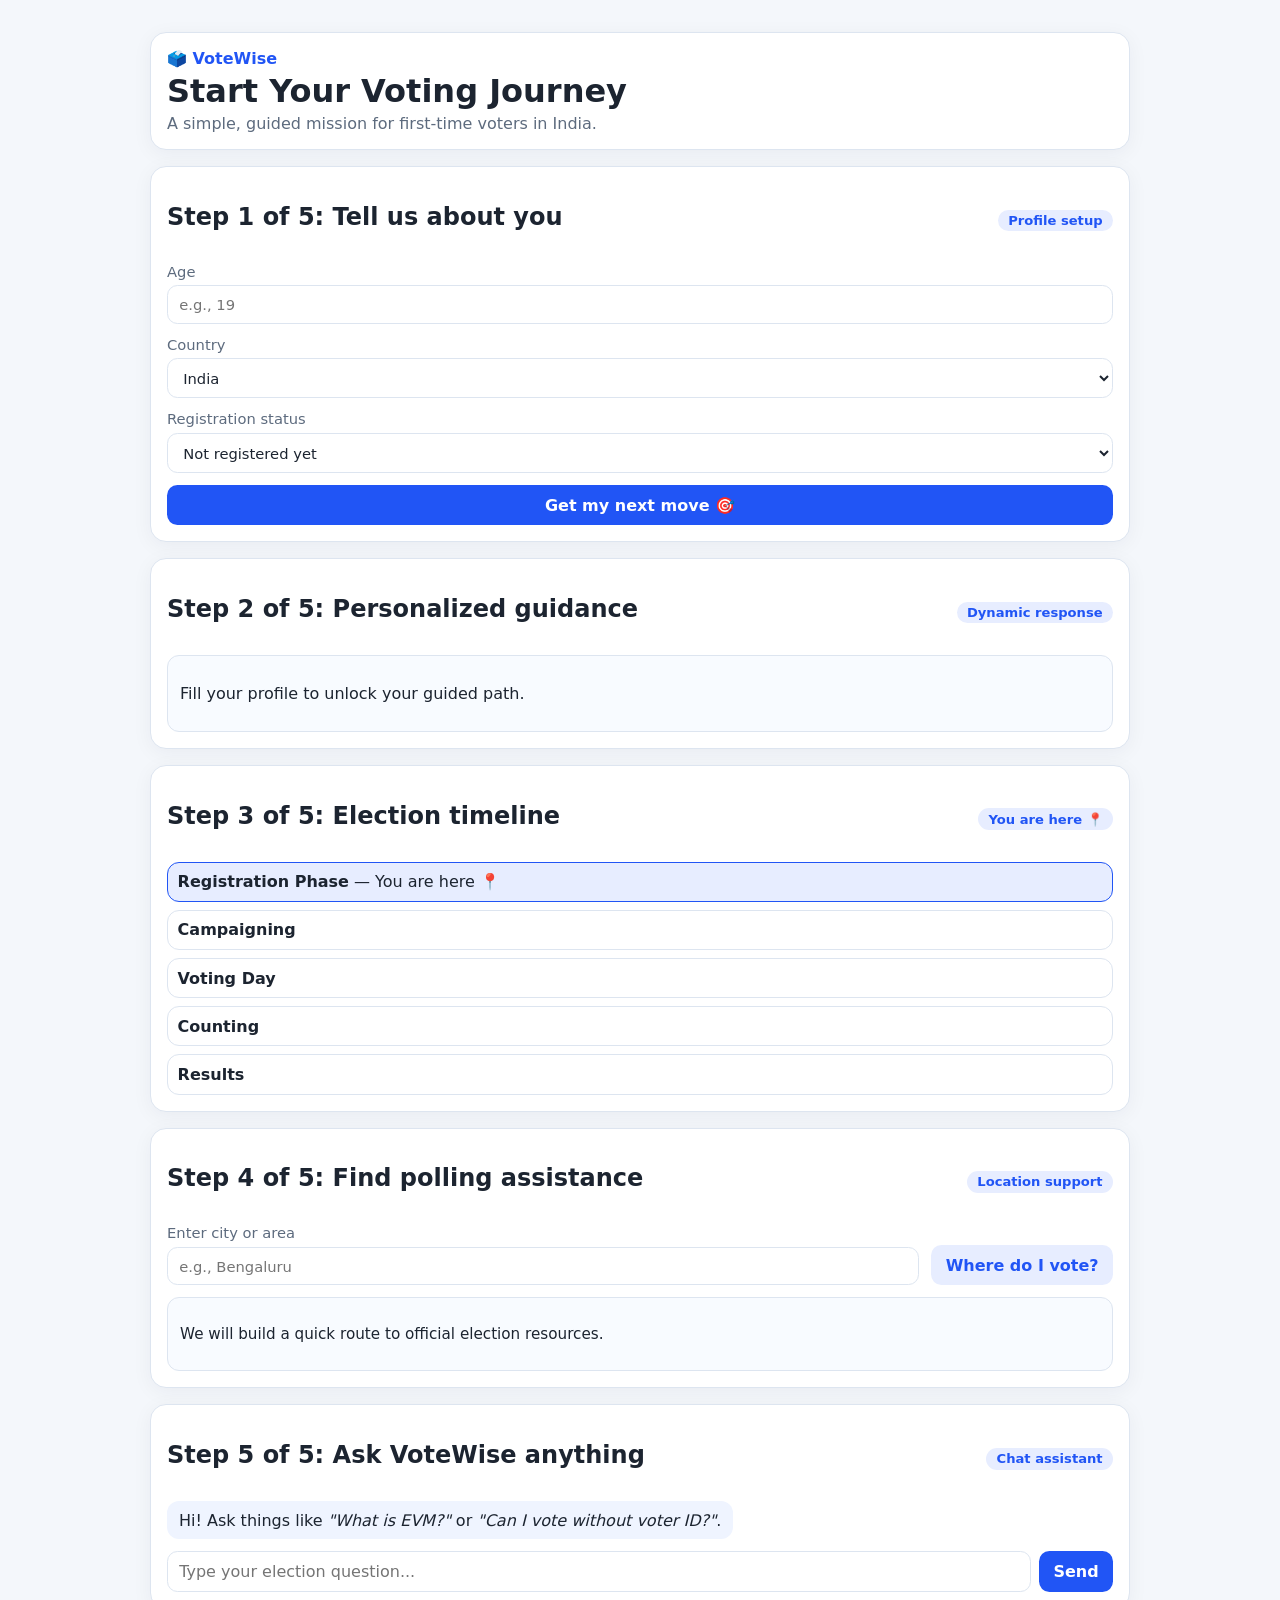
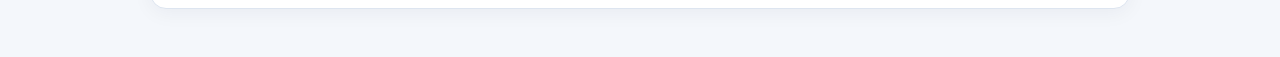
==== index.html @ 1c151672 "Merge branch 'main' into codex/develop-interactive-election-assistant-votewise" ====
<!doctype html>
<html lang="en">
  <head>
    <meta charset="UTF-8" />
    <meta name="viewport" content="width=device-width, initial-scale=1.0" />
    <title>VoteWise — Interactive Election Assistant</title>
    <link rel="stylesheet" href="styles.css" />
  </head>
  <body>
    <main class="app-shell">
      <header class="hero card">
        <p class="eyebrow">🗳️ VoteWise</p>
        <h1>Start Your Voting Journey</h1>
        <p class="subtitle">
          A simple, guided mission for first-time voters in India.
        </p>
      </header>

      <section class="card" aria-labelledby="profile-title">
        <div class="section-head">
          <h2 id="profile-title">Step 1 of 5: Tell us about you</h2>
          <span id="progress-pill" class="pill">Profile setup</span>
        </div>

        <form id="profile-form" class="form-grid">
          <label>
            Age
            <input id="age" type="number" min="0" max="120" required placeholder="e.g., 19" />
          </label>

          <label>
            Country
            <select id="country">
              <option value="India" selected>India</option>
            </select>
          </label>

          <label>
            Registration status
            <select id="registration-status" required>
              <option value="not_registered">Not registered yet</option>
              <option value="registered">Already registered</option>
            </select>
          </label>

          <button type="submit" class="btn-primary">Get my next move 🎯</button>
        </form>
      </section>

      <section class="card" aria-labelledby="guidance-title">
        <div class="section-head">
          <h2 id="guidance-title">Step 2 of 5: Personalized guidance</h2>
          <span class="pill">Dynamic response</span>
        </div>
        <div id="guidance-output" class="response-panel">
          <p>Fill your profile to unlock your guided path.</p>
        </div>
      </section>

      <section class="card" aria-labelledby="timeline-title">
        <div class="section-head">
          <h2 id="timeline-title">Step 3 of 5: Election timeline</h2>
          <span class="pill">You are here 📍</span>
        </div>
        <div id="timeline" class="timeline" role="list"></div>
      </section>

      <section class="card" aria-labelledby="location-title">
        <div class="section-head">
          <h2 id="location-title">Step 4 of 5: Find polling assistance</h2>
          <span class="pill">Location support</span>
        </div>

        <form id="location-form" class="form-grid compact">
          <label>
            Enter city or area
            <input id="location-input" placeholder="e.g., Bengaluru" />
          </label>
          <button type="submit" class="btn-secondary">Where do I vote?</button>
        </form>
        <div id="location-output" class="response-panel small">
          <p>We will build a quick route to official election resources.</p>
        </div>
      </section>

      <section class="card" aria-labelledby="chat-title">
        <div class="section-head">
          <h2 id="chat-title">Step 5 of 5: Ask VoteWise anything</h2>
          <span class="pill">Chat assistant</span>
        </div>

        <div id="chat-log" class="chat-log" aria-live="polite">
          <article class="bubble assistant">
            Hi! Ask things like <em>"What is EVM?"</em> or <em>"Can I vote without voter ID?"</em>.
          </article>
        </div>

        <form id="chat-form" class="chat-controls">
          <input id="chat-input" placeholder="Type your election question..." required />
          <button class="btn-primary" type="submit">Send</button>
        </form>
      </section>
    </main>

    <script src="app.js"></script>
  </body>
</html>
---- styles.css ----
:root {
  color-scheme: light;
  --bg: #f4f7fb;
  --card: #ffffff;
  --text: #1c2430;
  --muted: #5d6b7e;
  --primary: #2155f5;
  --primary-soft: #e7edff;
  --border: #dde5f0;
  --assistant: #eff4ff;
  --user: #e9fff0;
}

* {
  box-sizing: border-box;
}

body {
  margin: 0;
  font-family: Inter, system-ui, -apple-system, Segoe UI, Roboto, sans-serif;
  background: var(--bg);
  color: var(--text);
}

.app-shell {
  width: min(980px, 92vw);
  margin: 2rem auto 3rem;
  display: grid;
  gap: 1rem;
}

.card {
  background: var(--card);
  border: 1px solid var(--border);
  border-radius: 1rem;
  padding: 1rem;
  box-shadow: 0 4px 20px rgba(16, 29, 58, 0.05);
}

.hero h1 {
  margin: 0.25rem 0;
}

.eyebrow {
  margin: 0;
  color: var(--primary);
  font-weight: 700;
}

.subtitle {
  margin: 0;
  color: var(--muted);
}

.section-head {
  display: flex;
  justify-content: space-between;
  gap: 0.5rem;
  align-items: baseline;
  flex-wrap: wrap;
}

.pill {
  background: var(--primary-soft);
  color: var(--primary);
  border-radius: 999px;
  padding: 0.2rem 0.65rem;
  font-size: 0.82rem;
  font-weight: 600;
}

.form-grid {
  margin-top: 0.75rem;
  display: grid;
  gap: 0.75rem;
}

.form-grid.compact {
  grid-template-columns: 1fr auto;
  align-items: end;
}

label {
  display: grid;
  gap: 0.35rem;
  font-size: 0.92rem;
  color: var(--muted);
}

input,
select,
button {
  font: inherit;
}

input,
select {
  border: 1px solid var(--border);
  border-radius: 0.65rem;
  padding: 0.6rem 0.7rem;
  color: var(--text);
  background: #fff;
}

button {
  border: 0;
  border-radius: 0.65rem;
  padding: 0.65rem 0.9rem;
  cursor: pointer;
  font-weight: 600;
}

.btn-primary {
  background: var(--primary);
  color: #fff;
}

.btn-secondary {
  background: var(--primary-soft);
  color: var(--primary);
}

.response-panel {
  margin-top: 0.75rem;
  border-radius: 0.75rem;
  background: #f8fbff;
  border: 1px solid var(--border);
  padding: 0.75rem;
}

.response-panel.small {
  font-size: 0.95rem;
}

.timeline {
  display: grid;
  gap: 0.5rem;
  margin-top: 0.75rem;
}

.timeline-item {
  border: 1px solid var(--border);
  border-radius: 0.75rem;
  padding: 0.6rem;
  background: #fff;
}

.timeline-item.current {
  border-color: var(--primary);
  background: var(--primary-soft);
}

.chat-log {
  margin-top: 0.75rem;
  display: grid;
  gap: 0.5rem;
  max-height: 300px;
  overflow: auto;
  padding-right: 0.25rem;
}

.bubble {
  max-width: 85%;
  border-radius: 0.75rem;
  padding: 0.6rem 0.75rem;
}

.bubble.assistant {
  background: var(--assistant);
  justify-self: start;
}

.bubble.user {
  background: var(--user);
  justify-self: end;
}

.chat-controls {
  margin-top: 0.75rem;
  display: grid;
  grid-template-columns: 1fr auto;
  gap: 0.5rem;
}

ul {
  margin: 0.5rem 0 0;
}

@media (max-width: 640px) {
  .form-grid.compact,
  .chat-controls {
    grid-template-columns: 1fr;
  }
}
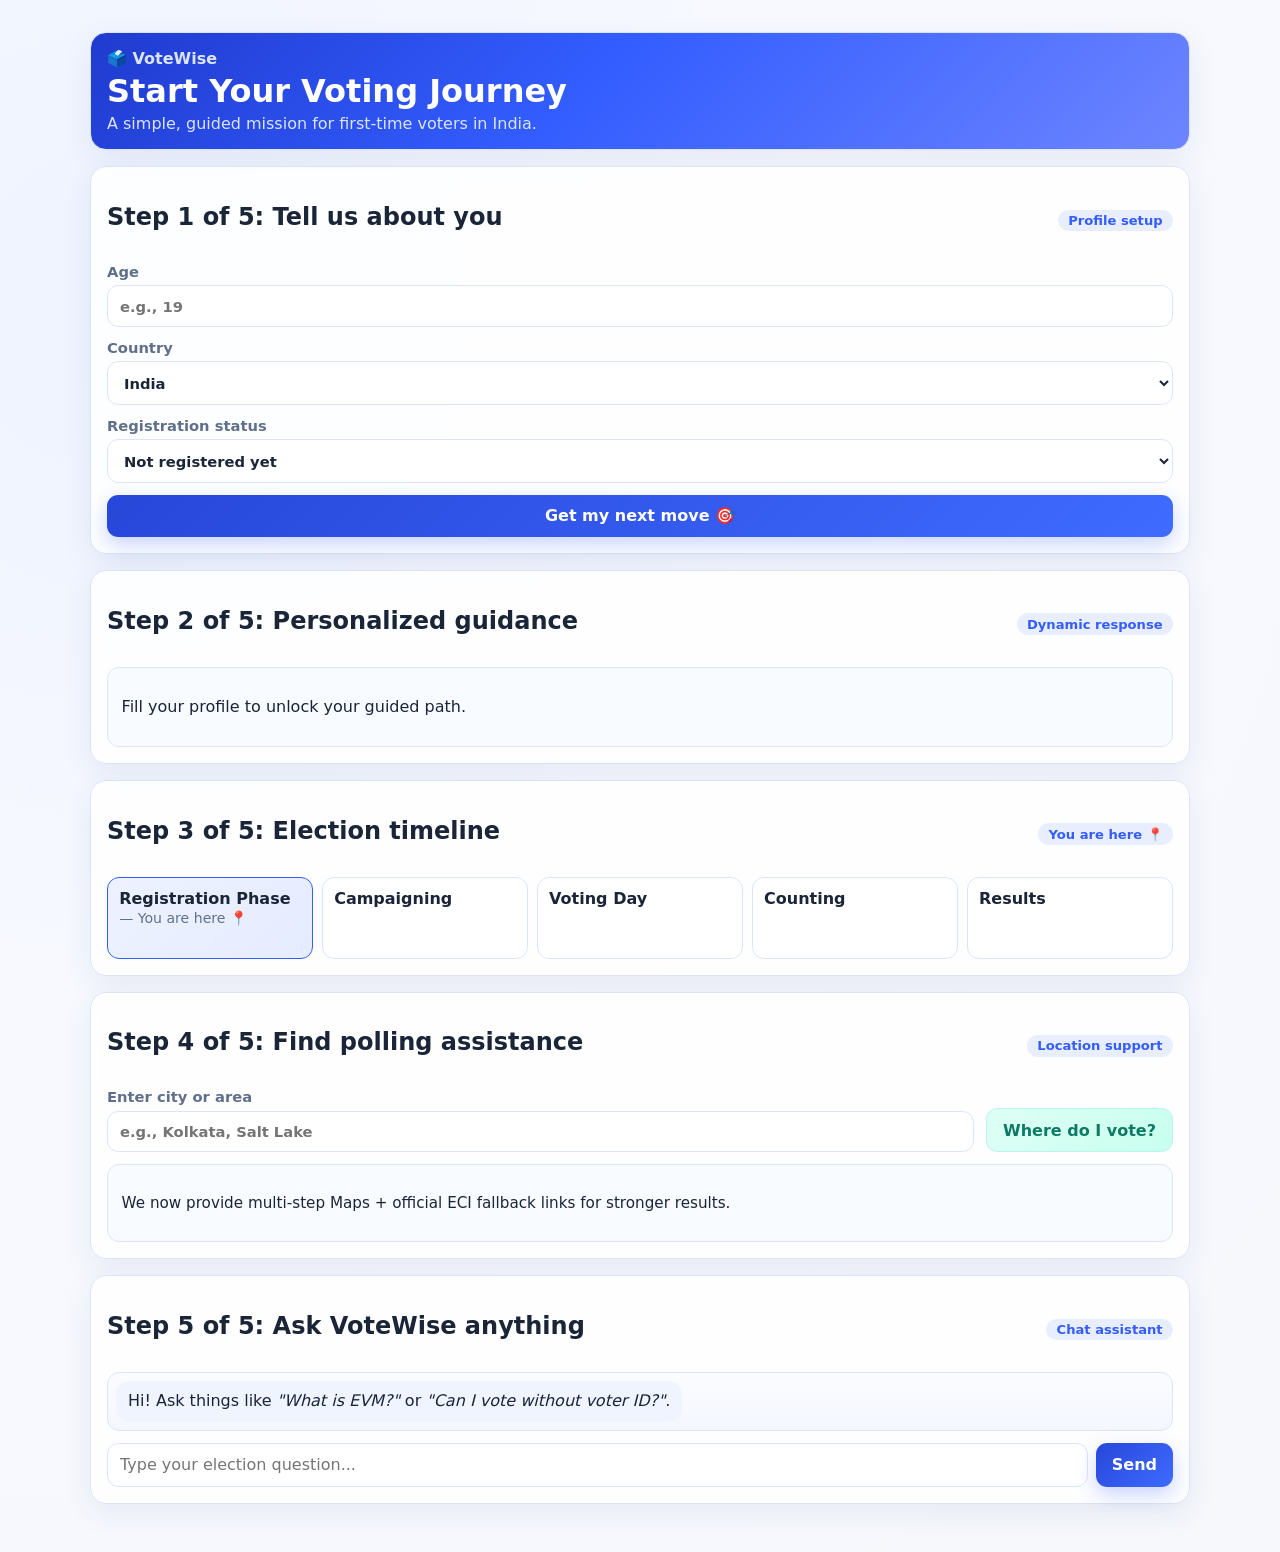
==== commit a993a82e: "Improve polling location lookup resilience and modernize UI" ====
--- a/index.html
+++ b/index.html
@@ -74,12 +74,12 @@
         <form id="location-form" class="form-grid compact">
           <label>
             Enter city or area
-            <input id="location-input" placeholder="e.g., Bengaluru" />
+            <input id="location-input" placeholder="e.g., Kolkata, Salt Lake" />
           </label>
           <button type="submit" class="btn-secondary">Where do I vote?</button>
         </form>
         <div id="location-output" class="response-panel small">
-          <p>We will build a quick route to official election resources.</p>
+          <p>We now provide multi-step Maps + official ECI fallback links for stronger results.</p>
         </div>
       </section>
 
--- a/styles.css
+++ b/styles.css
@@ -1,19 +1,19 @@
 :root {
   color-scheme: light;
-  --bg: #f4f7fb;
-  --card: #ffffff;
-  --text: #1c2430;
-  --muted: #5d6b7e;
-  --primary: #2155f5;
-  --primary-soft: #e7edff;
-  --border: #dde5f0;
+  --bg: radial-gradient(circle at 10% 20%, #eef3ff 0, #f7f9ff 40%, #f6f8fc 100%);
+  --card: rgba(255, 255, 255, 0.85);
+  --text: #1b2538;
+  --muted: #60708a;
+  --primary: #335dff;
+  --primary-soft: #e9eeff;
+  --secondary: #16a085;
+  --secondary-soft: #e8fff8;
+  --border: #dae4fb;
   --assistant: #eff4ff;
-  --user: #e9fff0;
+  --user: #e8fff3;
 }
 
-* {
-  box-sizing: border-box;
-}
+* { box-sizing: border-box; }
 
 body {
   margin: 0;
@@ -23,7 +23,7 @@
 }
 
 .app-shell {
-  width: min(980px, 92vw);
+  width: min(1100px, 92vw);
   margin: 2rem auto 3rem;
   display: grid;
   gap: 1rem;
@@ -34,23 +34,23 @@
   border: 1px solid var(--border);
   border-radius: 1rem;
   padding: 1rem;
-  box-shadow: 0 4px 20px rgba(16, 29, 58, 0.05);
+  box-shadow: 0 10px 30px rgba(39, 62, 128, 0.08);
+  backdrop-filter: blur(6px);
 }
 
-.hero h1 {
-  margin: 0.25rem 0;
+.hero {
+  background: linear-gradient(135deg, #203bcf, #335dff 45%, #6d85ff);
+  color: #fff;
 }
 
-.eyebrow {
-  margin: 0;
-  color: var(--primary);
-  font-weight: 700;
+.hero .subtitle,
+.hero .eyebrow {
+  color: #dbe4ff;
 }
 
-.subtitle {
-  margin: 0;
-  color: var(--muted);
-}
+.hero h1 { margin: 0.25rem 0; }
+.eyebrow { margin: 0; font-weight: 700; }
+.subtitle { margin: 0; color: var(--muted); }
 
 .section-head {
   display: flex;
@@ -69,55 +69,48 @@
   font-weight: 600;
 }
 
-.form-grid {
-  margin-top: 0.75rem;
-  display: grid;
-  gap: 0.75rem;
+.form-grid { margin-top: 0.75rem; display: grid; gap: 0.75rem; }
+.form-grid.compact { grid-template-columns: 1fr auto; align-items: end; }
+
+label { display: grid; gap: 0.35rem; font-size: 0.92rem; color: var(--muted); font-weight: 600; }
+input, select, button { font: inherit; }
+
+input, select {
+  border: 1px solid var(--border);
+  border-radius: 0.7rem;
+  padding: 0.7rem 0.75rem;
+  color: var(--text);
+  background: #fff;
+  transition: border-color 0.2s ease, box-shadow 0.2s ease;
 }
 
-.form-grid.compact {
-  grid-template-columns: 1fr auto;
-  align-items: end;
-}
-
-label {
-  display: grid;
-  gap: 0.35rem;
-  font-size: 0.92rem;
-  color: var(--muted);
-}
-
-input,
-select,
-button {
-  font: inherit;
-}
-
-input,
-select {
-  border: 1px solid var(--border);
-  border-radius: 0.65rem;
-  padding: 0.6rem 0.7rem;
-  color: var(--text);
-  background: #fff;
+input:focus, select:focus {
+  outline: none;
+  border-color: var(--primary);
+  box-shadow: 0 0 0 3px rgba(51, 93, 255, 0.15);
 }
 
 button {
   border: 0;
-  border-radius: 0.65rem;
-  padding: 0.65rem 0.9rem;
+  border-radius: 0.7rem;
+  padding: 0.72rem 1rem;
   cursor: pointer;
-  font-weight: 600;
+  font-weight: 700;
+  transition: transform 0.15s ease, box-shadow 0.2s ease;
 }
 
+button:hover { transform: translateY(-1px); }
+
 .btn-primary {
-  background: var(--primary);
+  background: linear-gradient(135deg, #2747d9, #3f6bff);
   color: #fff;
+  box-shadow: 0 8px 20px rgba(51, 93, 255, 0.25);
 }
 
 .btn-secondary {
-  background: var(--primary-soft);
-  color: var(--primary);
+  background: linear-gradient(135deg, #defff5, #c7ffee);
+  color: #0e7a64;
+  border: 1px solid #b8f6e7;
 }
 
 .response-panel {
@@ -125,55 +118,56 @@
   border-radius: 0.75rem;
   background: #f8fbff;
   border: 1px solid var(--border);
-  padding: 0.75rem;
+  padding: 0.85rem;
 }
 
-.response-panel.small {
-  font-size: 0.95rem;
-}
+.response-panel.small { font-size: 0.95rem; }
+
+.location-links { margin: 0.5rem 0 0; padding-left: 1rem; display: grid; gap: 0.45rem; }
+.location-links a { color: #1b4fd8; font-weight: 600; }
+.map-note { color: var(--muted); font-size: 0.88rem; }
 
 .timeline {
   display: grid;
-  gap: 0.5rem;
+  gap: 0.55rem;
   margin-top: 0.75rem;
+  grid-template-columns: repeat(auto-fit, minmax(140px, 1fr));
 }
 
 .timeline-item {
   border: 1px solid var(--border);
   border-radius: 0.75rem;
-  padding: 0.6rem;
+  padding: 0.7rem;
   background: #fff;
+  min-height: 82px;
 }
 
 .timeline-item.current {
   border-color: var(--primary);
-  background: var(--primary-soft);
+  background: linear-gradient(135deg, #eef2ff, #e5ecff);
 }
 
 .chat-log {
   margin-top: 0.75rem;
   display: grid;
   gap: 0.5rem;
-  max-height: 300px;
+  max-height: 320px;
   overflow: auto;
-  padding-right: 0.25rem;
+  padding: 0.5rem;
+  background: linear-gradient(180deg, #fbfcff, #f4f7ff);
+  border: 1px solid var(--border);
+  border-radius: 0.75rem;
 }
 
 .bubble {
   max-width: 85%;
-  border-radius: 0.75rem;
+  border-radius: 0.85rem;
   padding: 0.6rem 0.75rem;
+  line-height: 1.4;
 }
 
-.bubble.assistant {
-  background: var(--assistant);
-  justify-self: start;
-}
-
-.bubble.user {
-  background: var(--user);
-  justify-self: end;
-}
+.bubble.assistant { background: var(--assistant); justify-self: start; }
+.bubble.user { background: var(--user); justify-self: end; }
 
 .chat-controls {
   margin-top: 0.75rem;
@@ -182,13 +176,9 @@
   gap: 0.5rem;
 }
 
-ul {
-  margin: 0.5rem 0 0;
-}
+ul { margin: 0.5rem 0 0; }
 
 @media (max-width: 640px) {
   .form-grid.compact,
-  .chat-controls {
-    grid-template-columns: 1fr;
-  }
+  .chat-controls { grid-template-columns: 1fr; }
 }
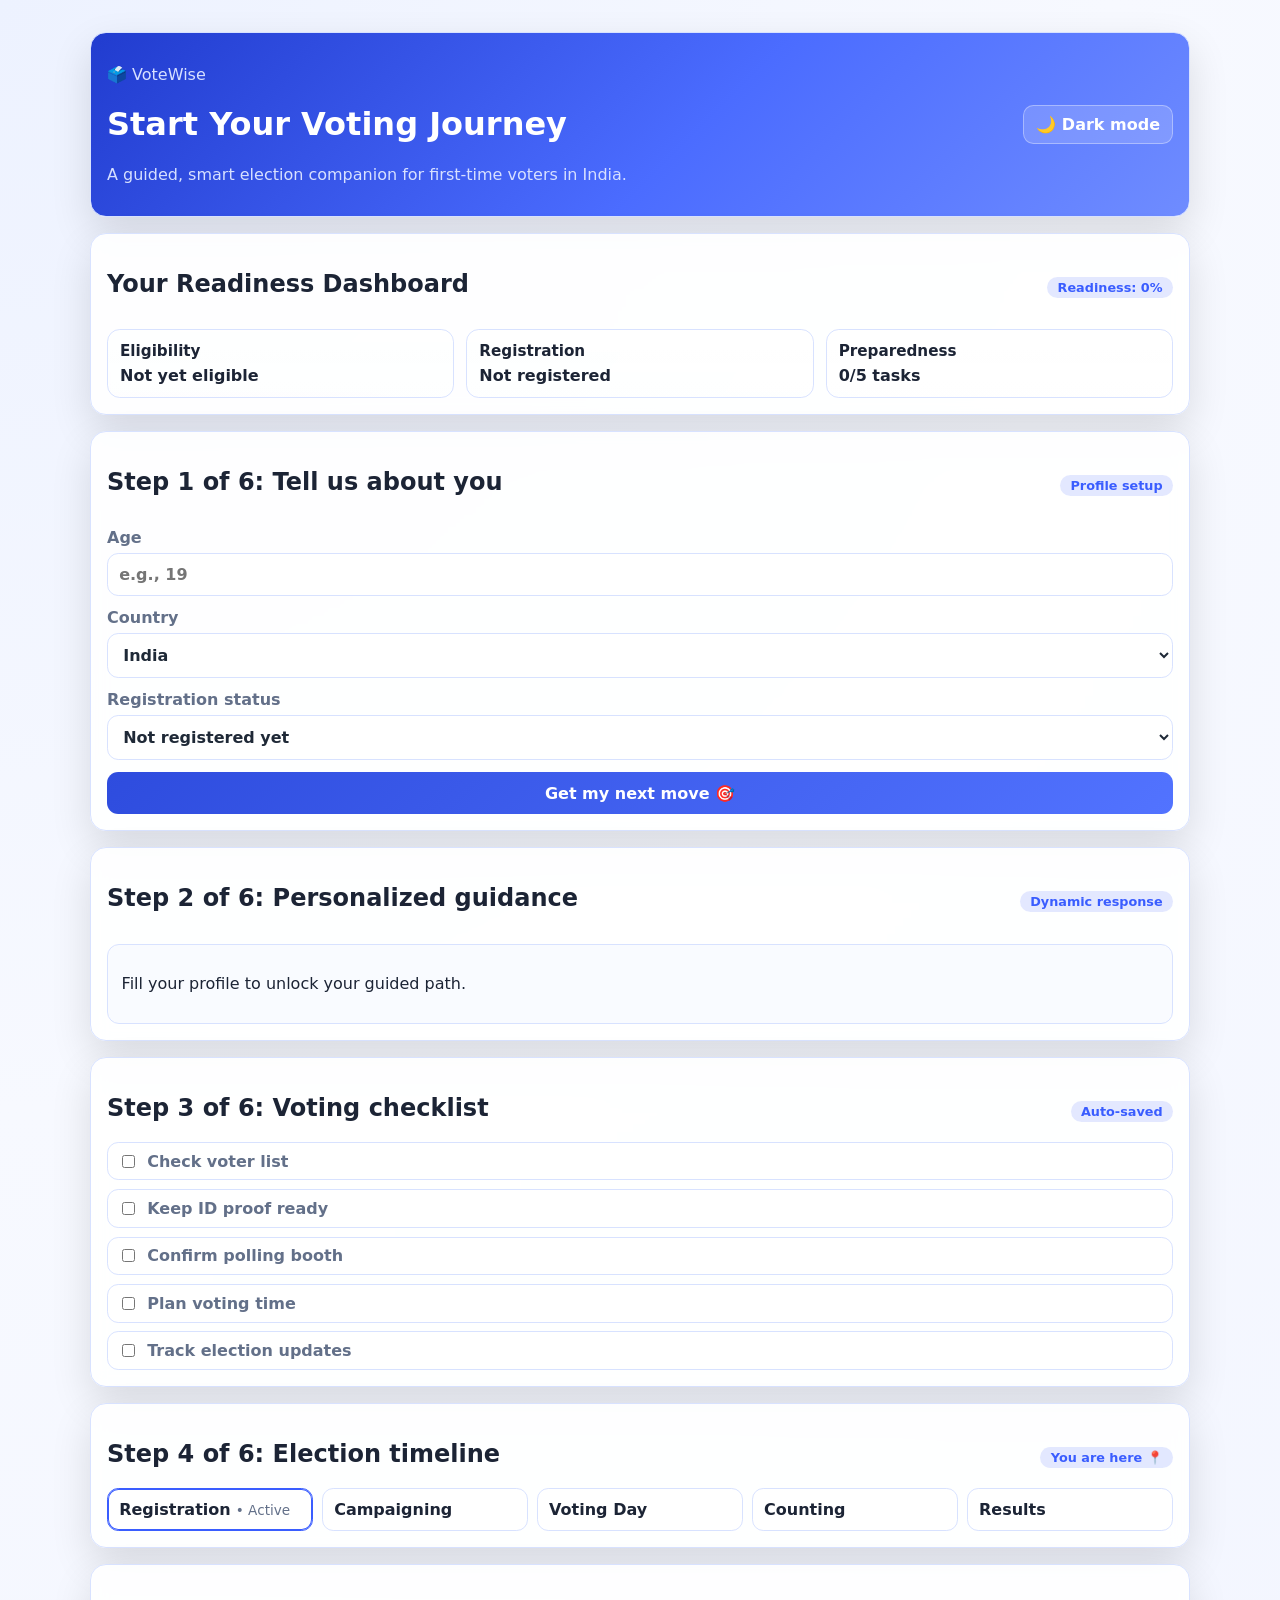
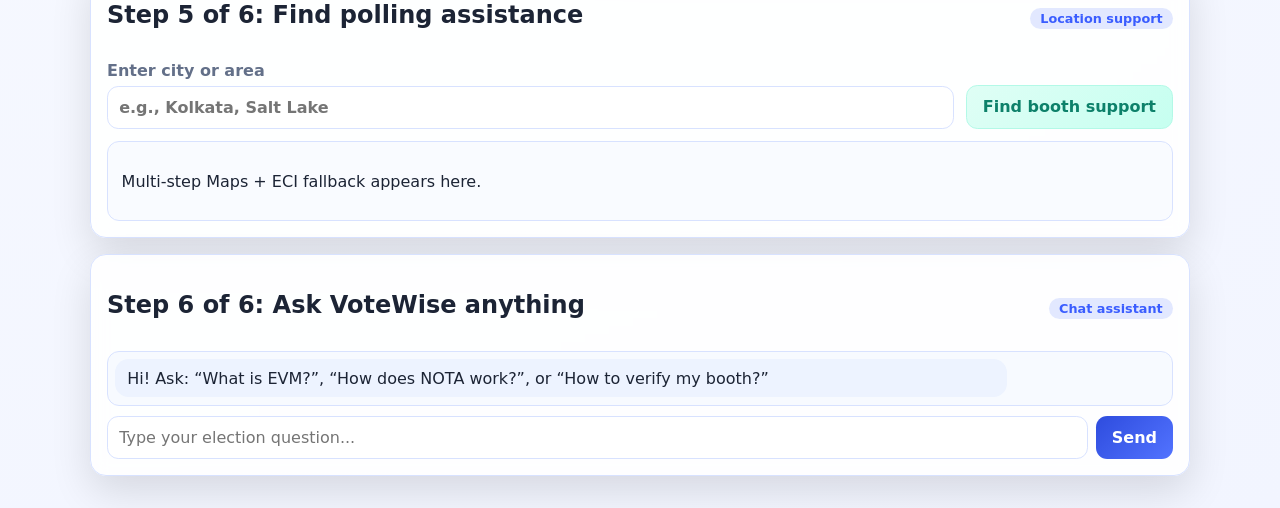
==== commit 1ccb0eaf: "Add advanced readiness dashboard, checklist persistence, and enhanced styling" ====
--- a/index.html
+++ b/index.html
@@ -9,99 +9,74 @@
   <body>
     <main class="app-shell">
       <header class="hero card">
-        <p class="eyebrow">🗳️ VoteWise</p>
-        <h1>Start Your Voting Journey</h1>
-        <p class="subtitle">
-          A simple, guided mission for first-time voters in India.
-        </p>
+        <div>
+          <p class="eyebrow">🗳️ VoteWise</p>
+          <h1>Start Your Voting Journey</h1>
+          <p class="subtitle">A guided, smart election companion for first-time voters in India.</p>
+        </div>
+        <button id="theme-toggle" class="btn-ghost" type="button">🌙 Dark mode</button>
       </header>
+
+      <section class="card" aria-labelledby="dashboard-title">
+        <div class="section-head">
+          <h2 id="dashboard-title">Your Readiness Dashboard</h2>
+          <span id="readiness-pill" class="pill">Readiness: --</span>
+        </div>
+        <div class="stats-grid" id="stats-grid">
+          <article class="stat-card"><h3>Eligibility</h3><p id="stat-eligibility">Unknown</p></article>
+          <article class="stat-card"><h3>Registration</h3><p id="stat-registration">Pending</p></article>
+          <article class="stat-card"><h3>Preparedness</h3><p id="stat-prep">0/5 tasks</p></article>
+        </div>
+      </section>
 
       <section class="card" aria-labelledby="profile-title">
         <div class="section-head">
-          <h2 id="profile-title">Step 1 of 5: Tell us about you</h2>
+          <h2 id="profile-title">Step 1 of 6: Tell us about you</h2>
           <span id="progress-pill" class="pill">Profile setup</span>
         </div>
-
         <form id="profile-form" class="form-grid">
-          <label>
-            Age
-            <input id="age" type="number" min="0" max="120" required placeholder="e.g., 19" />
-          </label>
-
-          <label>
-            Country
-            <select id="country">
-              <option value="India" selected>India</option>
-            </select>
-          </label>
-
-          <label>
-            Registration status
+          <label>Age<input id="age" type="number" min="0" max="120" required placeholder="e.g., 19" /></label>
+          <label>Country<select id="country"><option value="India" selected>India</option></select></label>
+          <label>Registration status
             <select id="registration-status" required>
               <option value="not_registered">Not registered yet</option>
               <option value="registered">Already registered</option>
             </select>
           </label>
-
           <button type="submit" class="btn-primary">Get my next move 🎯</button>
         </form>
       </section>
 
       <section class="card" aria-labelledby="guidance-title">
-        <div class="section-head">
-          <h2 id="guidance-title">Step 2 of 5: Personalized guidance</h2>
-          <span class="pill">Dynamic response</span>
-        </div>
-        <div id="guidance-output" class="response-panel">
-          <p>Fill your profile to unlock your guided path.</p>
-        </div>
+        <div class="section-head"><h2 id="guidance-title">Step 2 of 6: Personalized guidance</h2><span class="pill">Dynamic response</span></div>
+        <div id="guidance-output" class="response-panel"><p>Fill your profile to unlock your guided path.</p></div>
+      </section>
+
+      <section class="card" aria-labelledby="checklist-title">
+        <div class="section-head"><h2 id="checklist-title">Step 3 of 6: Voting checklist</h2><span class="pill">Auto-saved</span></div>
+        <div id="checklist" class="checklist"></div>
       </section>
 
       <section class="card" aria-labelledby="timeline-title">
-        <div class="section-head">
-          <h2 id="timeline-title">Step 3 of 5: Election timeline</h2>
-          <span class="pill">You are here 📍</span>
-        </div>
+        <div class="section-head"><h2 id="timeline-title">Step 4 of 6: Election timeline</h2><span class="pill">You are here 📍</span></div>
         <div id="timeline" class="timeline" role="list"></div>
       </section>
 
       <section class="card" aria-labelledby="location-title">
-        <div class="section-head">
-          <h2 id="location-title">Step 4 of 5: Find polling assistance</h2>
-          <span class="pill">Location support</span>
-        </div>
-
+        <div class="section-head"><h2 id="location-title">Step 5 of 6: Find polling assistance</h2><span class="pill">Location support</span></div>
         <form id="location-form" class="form-grid compact">
-          <label>
-            Enter city or area
-            <input id="location-input" placeholder="e.g., Kolkata, Salt Lake" />
-          </label>
-          <button type="submit" class="btn-secondary">Where do I vote?</button>
+          <label>Enter city or area<input id="location-input" placeholder="e.g., Kolkata, Salt Lake" /></label>
+          <button type="submit" class="btn-secondary">Find booth support</button>
         </form>
-        <div id="location-output" class="response-panel small">
-          <p>We now provide multi-step Maps + official ECI fallback links for stronger results.</p>
-        </div>
+        <div id="location-output" class="response-panel small"><p>Multi-step Maps + ECI fallback appears here.</p></div>
       </section>
 
       <section class="card" aria-labelledby="chat-title">
-        <div class="section-head">
-          <h2 id="chat-title">Step 5 of 5: Ask VoteWise anything</h2>
-          <span class="pill">Chat assistant</span>
-        </div>
-
-        <div id="chat-log" class="chat-log" aria-live="polite">
-          <article class="bubble assistant">
-            Hi! Ask things like <em>"What is EVM?"</em> or <em>"Can I vote without voter ID?"</em>.
-          </article>
-        </div>
-
-        <form id="chat-form" class="chat-controls">
-          <input id="chat-input" placeholder="Type your election question..." required />
-          <button class="btn-primary" type="submit">Send</button>
-        </form>
+        <div class="section-head"><h2 id="chat-title">Step 6 of 6: Ask VoteWise anything</h2><span class="pill">Chat assistant</span></div>
+        <div id="chat-log" class="chat-log" aria-live="polite"><article class="bubble assistant">Hi! Ask: “What is EVM?”, “How does NOTA work?”, or “How to verify my booth?”</article></div>
+        <form id="chat-form" class="chat-controls"><input id="chat-input" placeholder="Type your election question..." required /><button class="btn-primary" type="submit">Send</button></form>
       </section>
     </main>
-
     <script src="app.js"></script>
   </body>
 </html>
--- a/styles.css
+++ b/styles.css
@@ -1,184 +1,68 @@
 :root {
-  color-scheme: light;
-  --bg: radial-gradient(circle at 10% 20%, #eef3ff 0, #f7f9ff 40%, #f6f8fc 100%);
-  --card: rgba(255, 255, 255, 0.85);
-  --text: #1b2538;
-  --muted: #60708a;
-  --primary: #335dff;
-  --primary-soft: #e9eeff;
-  --secondary: #16a085;
-  --secondary-soft: #e8fff8;
-  --border: #dae4fb;
-  --assistant: #eff4ff;
-  --user: #e8fff3;
+  --bg: radial-gradient(circle at top left, #edf2ff, #f7f9ff 45%, #f2f5ff);
+  --card: rgba(255, 255, 255, 0.9);
+  --text: #1c2435;
+  --muted: #637089;
+  --primary: #3a5dff;
+  --accent: #00a88b;
+  --border: #d8e2ff;
+  --assistant: #edf3ff;
+  --user: #e8fff4;
+}
+
+body[data-theme="dark"] {
+  --bg: radial-gradient(circle at top left, #111827, #121a2b 45%, #0c1422);
+  --card: rgba(22, 30, 48, 0.84);
+  --text: #ecf1ff;
+  --muted: #b4bfd6;
+  --primary: #7d97ff;
+  --accent: #3fe0bf;
+  --border: #2f3b5b;
+  --assistant: #212c47;
+  --user: #1c3a34;
 }
 
 * { box-sizing: border-box; }
+body { margin: 0; font-family: Inter, system-ui, sans-serif; background: var(--bg); color: var(--text); }
+.app-shell { width: min(1100px, 92vw); margin: 2rem auto; display: grid; gap: 1rem; }
+.card { background: var(--card); border: 1px solid var(--border); border-radius: 1rem; padding: 1rem; backdrop-filter: blur(8px); box-shadow: 0 16px 40px rgba(0,0,0,0.12); }
+.hero { display: flex; justify-content: space-between; align-items: center; background: linear-gradient(135deg, #213ccf, #4b6cff 55%, #6f8cff); color: #fff; }
+.hero .subtitle,.hero .eyebrow { color: #d7e0ff; }
+.btn-ghost { border: 1px solid rgba(255,255,255,0.35); background: rgba(255,255,255,0.16); color: #fff; padding: 0.55rem 0.75rem; border-radius: 0.65rem; }
 
-body {
-  margin: 0;
-  font-family: Inter, system-ui, -apple-system, Segoe UI, Roboto, sans-serif;
-  background: var(--bg);
-  color: var(--text);
-}
+.section-head { display: flex; justify-content: space-between; align-items: baseline; gap: .5rem; flex-wrap: wrap; }
+.pill { border-radius: 999px; padding: .2rem .65rem; font-size: .8rem; font-weight: 700; background: rgba(58,93,255,.14); color: var(--primary); }
 
-.app-shell {
-  width: min(1100px, 92vw);
-  margin: 2rem auto 3rem;
-  display: grid;
-  gap: 1rem;
-}
+.stats-grid { display: grid; grid-template-columns: repeat(auto-fit,minmax(180px,1fr)); gap: .75rem; margin-top: .7rem; }
+.stat-card { border: 1px solid var(--border); border-radius: .8rem; padding: .75rem; background: linear-gradient(180deg, rgba(255,255,255,.35), rgba(255,255,255,.08)); }
+.stat-card h3 { margin: 0 0 .4rem; font-size: .95rem; }
+.stat-card p { margin: 0; font-weight: 700; }
 
-.card {
-  background: var(--card);
-  border: 1px solid var(--border);
-  border-radius: 1rem;
-  padding: 1rem;
-  box-shadow: 0 10px 30px rgba(39, 62, 128, 0.08);
-  backdrop-filter: blur(6px);
-}
+.form-grid { margin-top: .75rem; display: grid; gap: .75rem; }
+.form-grid.compact { grid-template-columns: 1fr auto; align-items: end; }
+label { display: grid; gap: .35rem; color: var(--muted); font-weight: 600; }
+input,select,button { font: inherit; }
+input,select { border:1px solid var(--border); border-radius:.7rem; padding:.7rem; background: rgba(255,255,255,.9); color: #1f2937; }
+body[data-theme="dark"] input, body[data-theme="dark"] select { background: #0f1727; color: #edf2ff; }
+button { border: 0; border-radius: .7rem; padding: .72rem 1rem; cursor: pointer; font-weight: 700; }
+.btn-primary { background: linear-gradient(135deg,#2e4cde,#5273ff); color:#fff; }
+.btn-secondary { background: linear-gradient(135deg,#dffef5,#c6fff0); color:#0d816a; border:1px solid #b3f9e7; }
 
-.hero {
-  background: linear-gradient(135deg, #203bcf, #335dff 45%, #6d85ff);
-  color: #fff;
-}
+.response-panel { margin-top:.75rem; border:1px solid var(--border); border-radius:.75rem; padding:.85rem; background: rgba(248,251,255,.8); }
+.timeline { display:grid; grid-template-columns:repeat(auto-fit,minmax(130px,1fr)); gap:.55rem; }
+.timeline-item { border:1px solid var(--border); border-radius:.7rem; padding:.7rem; background: rgba(255,255,255,.7); }
+.timeline-item.current { border-color: var(--primary); box-shadow: inset 0 0 0 1px var(--primary); }
 
-.hero .subtitle,
-.hero .eyebrow {
-  color: #dbe4ff;
-}
+.checklist { display:grid; gap:.55rem; }
+.check-item { border:1px solid var(--border); border-radius:.7rem; padding:.55rem .65rem; display:flex; gap:.55rem; align-items:center; background: rgba(255,255,255,.55); }
+.location-links { display:grid; gap:.4rem; padding-left:1rem; }
+.location-links a { color: var(--primary); font-weight: 700; }
+.map-note { color: var(--muted); font-size:.85rem; }
 
-.hero h1 { margin: 0.25rem 0; }
-.eyebrow { margin: 0; font-weight: 700; }
-.subtitle { margin: 0; color: var(--muted); }
+.chat-log { margin-top:.75rem; max-height:300px; overflow:auto; display:grid; gap:.5rem; padding:.45rem; border:1px solid var(--border); border-radius:.75rem; background: rgba(245,248,255,.75); }
+.bubble { max-width:85%; border-radius:.85rem; padding:.6rem .75rem; }
+.bubble.assistant { background: var(--assistant); }
+.bubble.user { background: var(--user); justify-self:end; }
+.chat-controls { margin-top:.65rem; display:grid; grid-template-columns:1fr auto; gap:.5rem; }
 
-.section-head {
-  display: flex;
-  justify-content: space-between;
-  gap: 0.5rem;
-  align-items: baseline;
-  flex-wrap: wrap;
-}
-
-.pill {
-  background: var(--primary-soft);
-  color: var(--primary);
-  border-radius: 999px;
-  padding: 0.2rem 0.65rem;
-  font-size: 0.82rem;
-  font-weight: 600;
-}
-
-.form-grid { margin-top: 0.75rem; display: grid; gap: 0.75rem; }
-.form-grid.compact { grid-template-columns: 1fr auto; align-items: end; }
-
-label { display: grid; gap: 0.35rem; font-size: 0.92rem; color: var(--muted); font-weight: 600; }
-input, select, button { font: inherit; }
-
-input, select {
-  border: 1px solid var(--border);
-  border-radius: 0.7rem;
-  padding: 0.7rem 0.75rem;
-  color: var(--text);
-  background: #fff;
-  transition: border-color 0.2s ease, box-shadow 0.2s ease;
-}
-
-input:focus, select:focus {
-  outline: none;
-  border-color: var(--primary);
-  box-shadow: 0 0 0 3px rgba(51, 93, 255, 0.15);
-}
-
-button {
-  border: 0;
-  border-radius: 0.7rem;
-  padding: 0.72rem 1rem;
-  cursor: pointer;
-  font-weight: 700;
-  transition: transform 0.15s ease, box-shadow 0.2s ease;
-}
-
-button:hover { transform: translateY(-1px); }
-
-.btn-primary {
-  background: linear-gradient(135deg, #2747d9, #3f6bff);
-  color: #fff;
-  box-shadow: 0 8px 20px rgba(51, 93, 255, 0.25);
-}
-
-.btn-secondary {
-  background: linear-gradient(135deg, #defff5, #c7ffee);
-  color: #0e7a64;
-  border: 1px solid #b8f6e7;
-}
-
-.response-panel {
-  margin-top: 0.75rem;
-  border-radius: 0.75rem;
-  background: #f8fbff;
-  border: 1px solid var(--border);
-  padding: 0.85rem;
-}
-
-.response-panel.small { font-size: 0.95rem; }
-
-.location-links { margin: 0.5rem 0 0; padding-left: 1rem; display: grid; gap: 0.45rem; }
-.location-links a { color: #1b4fd8; font-weight: 600; }
-.map-note { color: var(--muted); font-size: 0.88rem; }
-
-.timeline {
-  display: grid;
-  gap: 0.55rem;
-  margin-top: 0.75rem;
-  grid-template-columns: repeat(auto-fit, minmax(140px, 1fr));
-}
-
-.timeline-item {
-  border: 1px solid var(--border);
-  border-radius: 0.75rem;
-  padding: 0.7rem;
-  background: #fff;
-  min-height: 82px;
-}
-
-.timeline-item.current {
-  border-color: var(--primary);
-  background: linear-gradient(135deg, #eef2ff, #e5ecff);
-}
-
-.chat-log {
-  margin-top: 0.75rem;
-  display: grid;
-  gap: 0.5rem;
-  max-height: 320px;
-  overflow: auto;
-  padding: 0.5rem;
-  background: linear-gradient(180deg, #fbfcff, #f4f7ff);
-  border: 1px solid var(--border);
-  border-radius: 0.75rem;
-}
-
-.bubble {
-  max-width: 85%;
-  border-radius: 0.85rem;
-  padding: 0.6rem 0.75rem;
-  line-height: 1.4;
-}
-
-.bubble.assistant { background: var(--assistant); justify-self: start; }
-.bubble.user { background: var(--user); justify-self: end; }
-
-.chat-controls {
-  margin-top: 0.75rem;
-  display: grid;
-  grid-template-columns: 1fr auto;
-  gap: 0.5rem;
-}
-
-ul { margin: 0.5rem 0 0; }
-
-@media (max-width: 640px) {
-  .form-grid.compact,
-  .chat-controls { grid-template-columns: 1fr; }
-}
+@media (max-width:700px) { .hero { flex-direction: column; align-items: flex-start; gap:.7rem; } .form-grid.compact,.chat-controls { grid-template-columns:1fr; } }
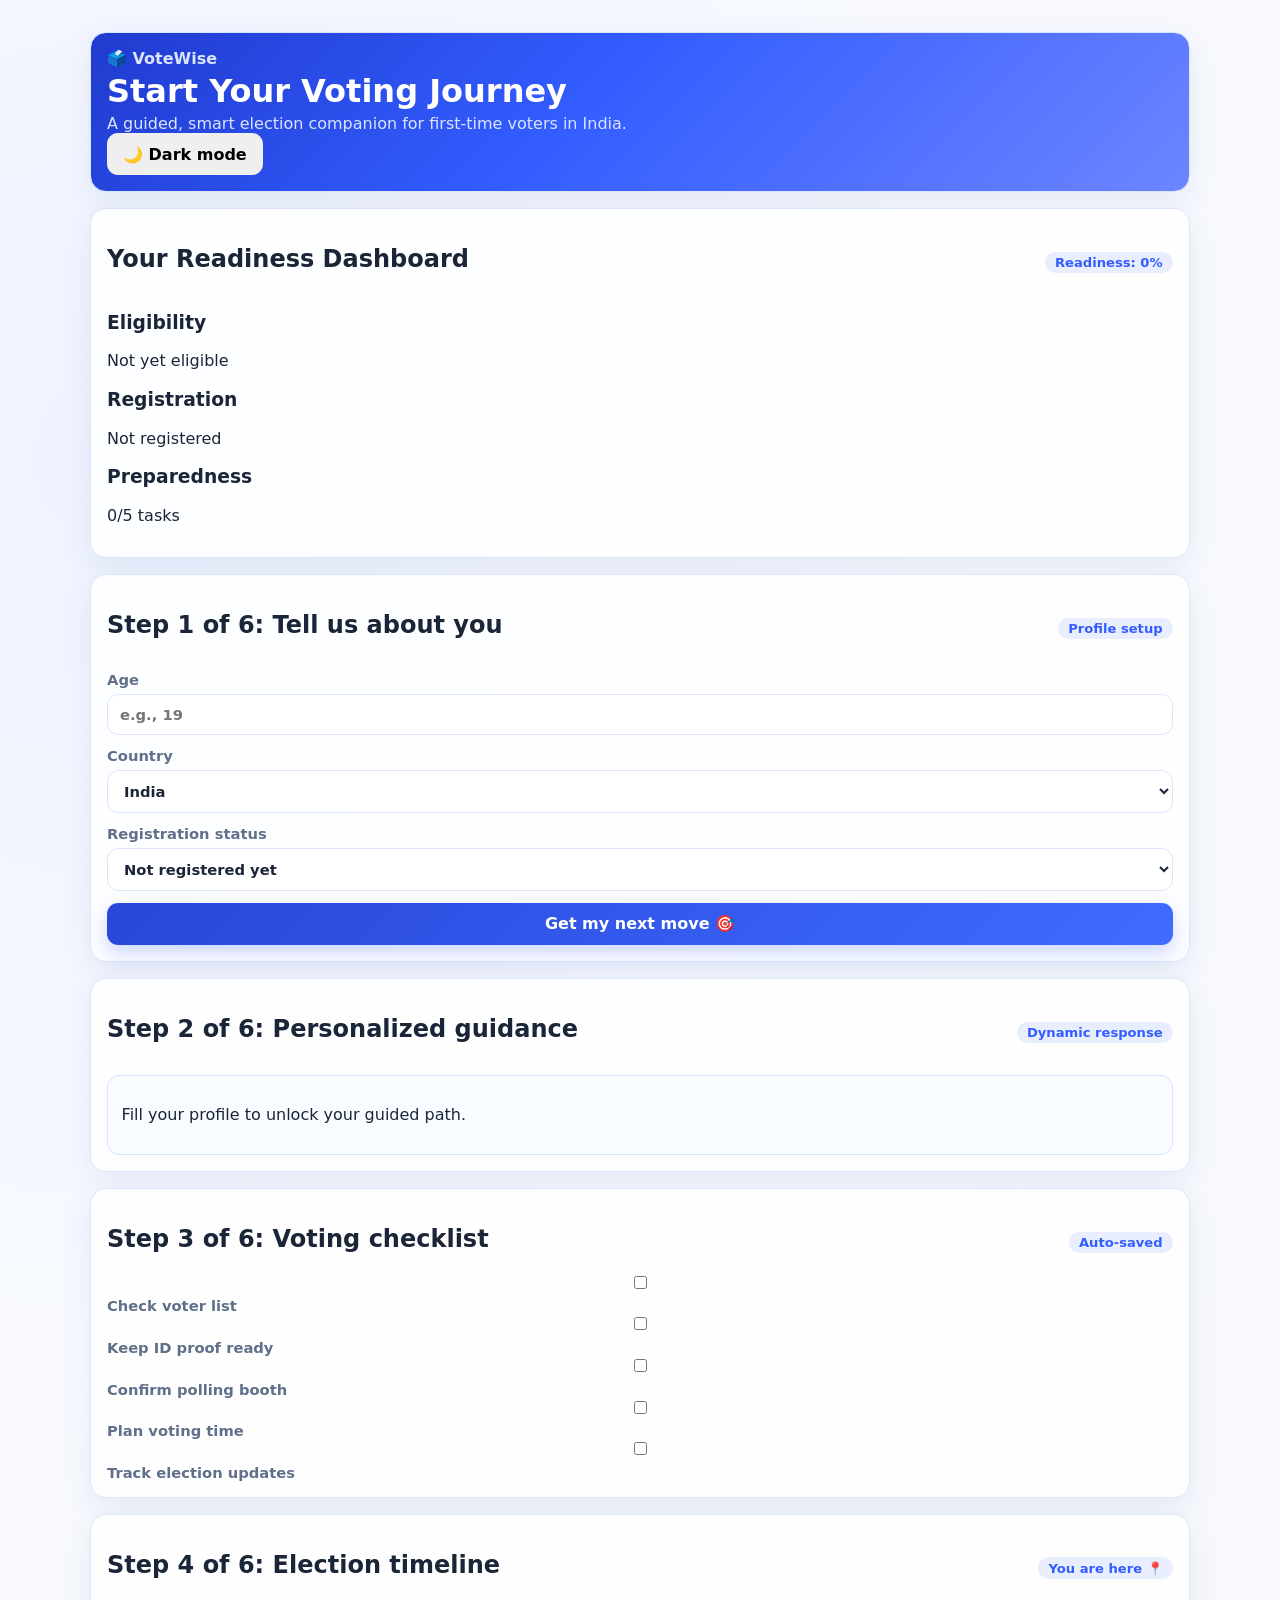
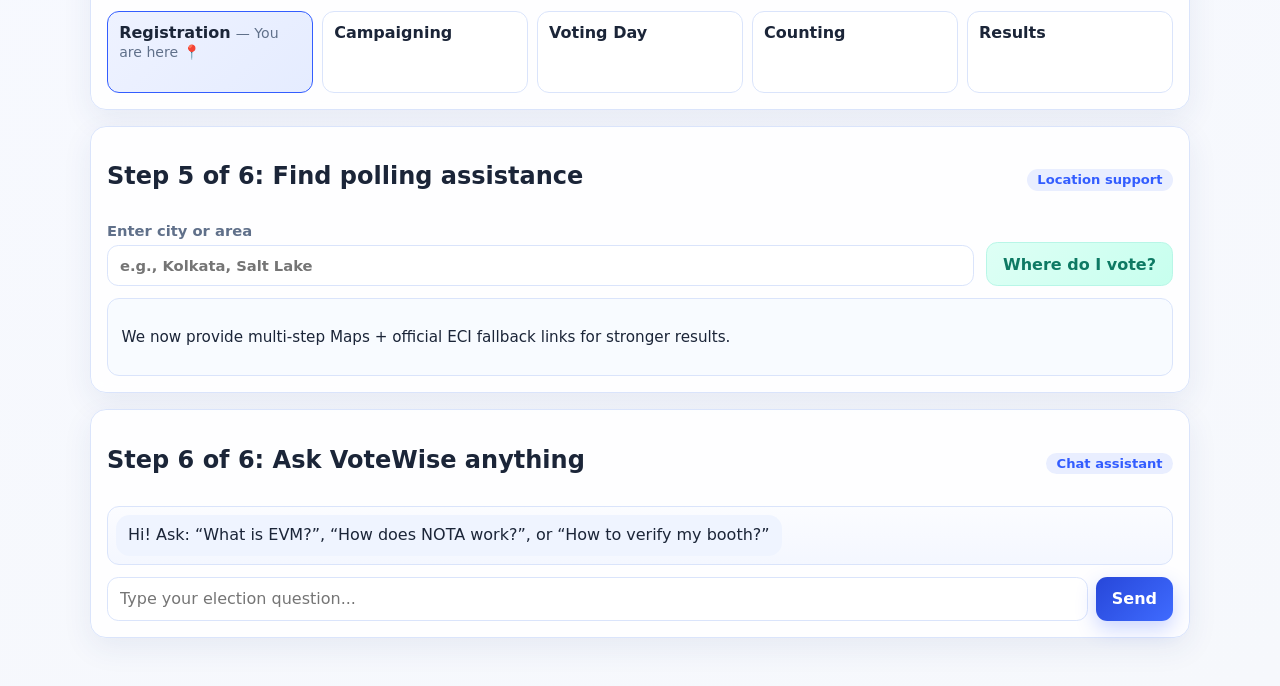
==== commit 76cfa4c1: "Merge branch 'main' into codex/fix-google-maps-polling-station-issue" ====
--- a/index.html
+++ b/index.html
@@ -65,10 +65,15 @@
       <section class="card" aria-labelledby="location-title">
         <div class="section-head"><h2 id="location-title">Step 5 of 6: Find polling assistance</h2><span class="pill">Location support</span></div>
         <form id="location-form" class="form-grid compact">
-          <label>Enter city or area<input id="location-input" placeholder="e.g., Kolkata, Salt Lake" /></label>
-          <button type="submit" class="btn-secondary">Find booth support</button>
+          <label>
+            Enter city or area
+            <input id="location-input" placeholder="e.g., Kolkata, Salt Lake" />
+          </label>
+          <button type="submit" class="btn-secondary">Where do I vote?</button>
         </form>
-        <div id="location-output" class="response-panel small"><p>Multi-step Maps + ECI fallback appears here.</p></div>
+        <div id="location-output" class="response-panel small">
+          <p>We now provide multi-step Maps + official ECI fallback links for stronger results.</p>
+        </div>
       </section>
 
       <section class="card" aria-labelledby="chat-title">
--- a/styles.css
+++ b/styles.css
@@ -1,68 +1,184 @@
 :root {
-  --bg: radial-gradient(circle at top left, #edf2ff, #f7f9ff 45%, #f2f5ff);
-  --card: rgba(255, 255, 255, 0.9);
-  --text: #1c2435;
-  --muted: #637089;
-  --primary: #3a5dff;
-  --accent: #00a88b;
-  --border: #d8e2ff;
-  --assistant: #edf3ff;
-  --user: #e8fff4;
-}
-
-body[data-theme="dark"] {
-  --bg: radial-gradient(circle at top left, #111827, #121a2b 45%, #0c1422);
-  --card: rgba(22, 30, 48, 0.84);
-  --text: #ecf1ff;
-  --muted: #b4bfd6;
-  --primary: #7d97ff;
-  --accent: #3fe0bf;
-  --border: #2f3b5b;
-  --assistant: #212c47;
-  --user: #1c3a34;
+  color-scheme: light;
+  --bg: radial-gradient(circle at 10% 20%, #eef3ff 0, #f7f9ff 40%, #f6f8fc 100%);
+  --card: rgba(255, 255, 255, 0.85);
+  --text: #1b2538;
+  --muted: #60708a;
+  --primary: #335dff;
+  --primary-soft: #e9eeff;
+  --secondary: #16a085;
+  --secondary-soft: #e8fff8;
+  --border: #dae4fb;
+  --assistant: #eff4ff;
+  --user: #e8fff3;
 }
 
 * { box-sizing: border-box; }
-body { margin: 0; font-family: Inter, system-ui, sans-serif; background: var(--bg); color: var(--text); }
-.app-shell { width: min(1100px, 92vw); margin: 2rem auto; display: grid; gap: 1rem; }
-.card { background: var(--card); border: 1px solid var(--border); border-radius: 1rem; padding: 1rem; backdrop-filter: blur(8px); box-shadow: 0 16px 40px rgba(0,0,0,0.12); }
-.hero { display: flex; justify-content: space-between; align-items: center; background: linear-gradient(135deg, #213ccf, #4b6cff 55%, #6f8cff); color: #fff; }
-.hero .subtitle,.hero .eyebrow { color: #d7e0ff; }
-.btn-ghost { border: 1px solid rgba(255,255,255,0.35); background: rgba(255,255,255,0.16); color: #fff; padding: 0.55rem 0.75rem; border-radius: 0.65rem; }
 
-.section-head { display: flex; justify-content: space-between; align-items: baseline; gap: .5rem; flex-wrap: wrap; }
-.pill { border-radius: 999px; padding: .2rem .65rem; font-size: .8rem; font-weight: 700; background: rgba(58,93,255,.14); color: var(--primary); }
+body {
+  margin: 0;
+  font-family: Inter, system-ui, -apple-system, Segoe UI, Roboto, sans-serif;
+  background: var(--bg);
+  color: var(--text);
+}
 
-.stats-grid { display: grid; grid-template-columns: repeat(auto-fit,minmax(180px,1fr)); gap: .75rem; margin-top: .7rem; }
-.stat-card { border: 1px solid var(--border); border-radius: .8rem; padding: .75rem; background: linear-gradient(180deg, rgba(255,255,255,.35), rgba(255,255,255,.08)); }
-.stat-card h3 { margin: 0 0 .4rem; font-size: .95rem; }
-.stat-card p { margin: 0; font-weight: 700; }
+.app-shell {
+  width: min(1100px, 92vw);
+  margin: 2rem auto 3rem;
+  display: grid;
+  gap: 1rem;
+}
 
-.form-grid { margin-top: .75rem; display: grid; gap: .75rem; }
+.card {
+  background: var(--card);
+  border: 1px solid var(--border);
+  border-radius: 1rem;
+  padding: 1rem;
+  box-shadow: 0 10px 30px rgba(39, 62, 128, 0.08);
+  backdrop-filter: blur(6px);
+}
+
+.hero {
+  background: linear-gradient(135deg, #203bcf, #335dff 45%, #6d85ff);
+  color: #fff;
+}
+
+.hero .subtitle,
+.hero .eyebrow {
+  color: #dbe4ff;
+}
+
+.hero h1 { margin: 0.25rem 0; }
+.eyebrow { margin: 0; font-weight: 700; }
+.subtitle { margin: 0; color: var(--muted); }
+
+.section-head {
+  display: flex;
+  justify-content: space-between;
+  gap: 0.5rem;
+  align-items: baseline;
+  flex-wrap: wrap;
+}
+
+.pill {
+  background: var(--primary-soft);
+  color: var(--primary);
+  border-radius: 999px;
+  padding: 0.2rem 0.65rem;
+  font-size: 0.82rem;
+  font-weight: 600;
+}
+
+.form-grid { margin-top: 0.75rem; display: grid; gap: 0.75rem; }
 .form-grid.compact { grid-template-columns: 1fr auto; align-items: end; }
-label { display: grid; gap: .35rem; color: var(--muted); font-weight: 600; }
-input,select,button { font: inherit; }
-input,select { border:1px solid var(--border); border-radius:.7rem; padding:.7rem; background: rgba(255,255,255,.9); color: #1f2937; }
-body[data-theme="dark"] input, body[data-theme="dark"] select { background: #0f1727; color: #edf2ff; }
-button { border: 0; border-radius: .7rem; padding: .72rem 1rem; cursor: pointer; font-weight: 700; }
-.btn-primary { background: linear-gradient(135deg,#2e4cde,#5273ff); color:#fff; }
-.btn-secondary { background: linear-gradient(135deg,#dffef5,#c6fff0); color:#0d816a; border:1px solid #b3f9e7; }
 
-.response-panel { margin-top:.75rem; border:1px solid var(--border); border-radius:.75rem; padding:.85rem; background: rgba(248,251,255,.8); }
-.timeline { display:grid; grid-template-columns:repeat(auto-fit,minmax(130px,1fr)); gap:.55rem; }
-.timeline-item { border:1px solid var(--border); border-radius:.7rem; padding:.7rem; background: rgba(255,255,255,.7); }
-.timeline-item.current { border-color: var(--primary); box-shadow: inset 0 0 0 1px var(--primary); }
+label { display: grid; gap: 0.35rem; font-size: 0.92rem; color: var(--muted); font-weight: 600; }
+input, select, button { font: inherit; }
 
-.checklist { display:grid; gap:.55rem; }
-.check-item { border:1px solid var(--border); border-radius:.7rem; padding:.55rem .65rem; display:flex; gap:.55rem; align-items:center; background: rgba(255,255,255,.55); }
-.location-links { display:grid; gap:.4rem; padding-left:1rem; }
-.location-links a { color: var(--primary); font-weight: 700; }
-.map-note { color: var(--muted); font-size:.85rem; }
+input, select {
+  border: 1px solid var(--border);
+  border-radius: 0.7rem;
+  padding: 0.7rem 0.75rem;
+  color: var(--text);
+  background: #fff;
+  transition: border-color 0.2s ease, box-shadow 0.2s ease;
+}
 
-.chat-log { margin-top:.75rem; max-height:300px; overflow:auto; display:grid; gap:.5rem; padding:.45rem; border:1px solid var(--border); border-radius:.75rem; background: rgba(245,248,255,.75); }
-.bubble { max-width:85%; border-radius:.85rem; padding:.6rem .75rem; }
-.bubble.assistant { background: var(--assistant); }
-.bubble.user { background: var(--user); justify-self:end; }
-.chat-controls { margin-top:.65rem; display:grid; grid-template-columns:1fr auto; gap:.5rem; }
+input:focus, select:focus {
+  outline: none;
+  border-color: var(--primary);
+  box-shadow: 0 0 0 3px rgba(51, 93, 255, 0.15);
+}
 
-@media (max-width:700px) { .hero { flex-direction: column; align-items: flex-start; gap:.7rem; } .form-grid.compact,.chat-controls { grid-template-columns:1fr; } }
+button {
+  border: 0;
+  border-radius: 0.7rem;
+  padding: 0.72rem 1rem;
+  cursor: pointer;
+  font-weight: 700;
+  transition: transform 0.15s ease, box-shadow 0.2s ease;
+}
+
+button:hover { transform: translateY(-1px); }
+
+.btn-primary {
+  background: linear-gradient(135deg, #2747d9, #3f6bff);
+  color: #fff;
+  box-shadow: 0 8px 20px rgba(51, 93, 255, 0.25);
+}
+
+.btn-secondary {
+  background: linear-gradient(135deg, #defff5, #c7ffee);
+  color: #0e7a64;
+  border: 1px solid #b8f6e7;
+}
+
+.response-panel {
+  margin-top: 0.75rem;
+  border-radius: 0.75rem;
+  background: #f8fbff;
+  border: 1px solid var(--border);
+  padding: 0.85rem;
+}
+
+.response-panel.small { font-size: 0.95rem; }
+
+.location-links { margin: 0.5rem 0 0; padding-left: 1rem; display: grid; gap: 0.45rem; }
+.location-links a { color: #1b4fd8; font-weight: 600; }
+.map-note { color: var(--muted); font-size: 0.88rem; }
+
+.timeline {
+  display: grid;
+  gap: 0.55rem;
+  margin-top: 0.75rem;
+  grid-template-columns: repeat(auto-fit, minmax(140px, 1fr));
+}
+
+.timeline-item {
+  border: 1px solid var(--border);
+  border-radius: 0.75rem;
+  padding: 0.7rem;
+  background: #fff;
+  min-height: 82px;
+}
+
+.timeline-item.current {
+  border-color: var(--primary);
+  background: linear-gradient(135deg, #eef2ff, #e5ecff);
+}
+
+.chat-log {
+  margin-top: 0.75rem;
+  display: grid;
+  gap: 0.5rem;
+  max-height: 320px;
+  overflow: auto;
+  padding: 0.5rem;
+  background: linear-gradient(180deg, #fbfcff, #f4f7ff);
+  border: 1px solid var(--border);
+  border-radius: 0.75rem;
+}
+
+.bubble {
+  max-width: 85%;
+  border-radius: 0.85rem;
+  padding: 0.6rem 0.75rem;
+  line-height: 1.4;
+}
+
+.bubble.assistant { background: var(--assistant); justify-self: start; }
+.bubble.user { background: var(--user); justify-self: end; }
+
+.chat-controls {
+  margin-top: 0.75rem;
+  display: grid;
+  grid-template-columns: 1fr auto;
+  gap: 0.5rem;
+}
+
+ul { margin: 0.5rem 0 0; }
+
+@media (max-width: 640px) {
+  .form-grid.compact,
+  .chat-controls { grid-template-columns: 1fr; }
+}
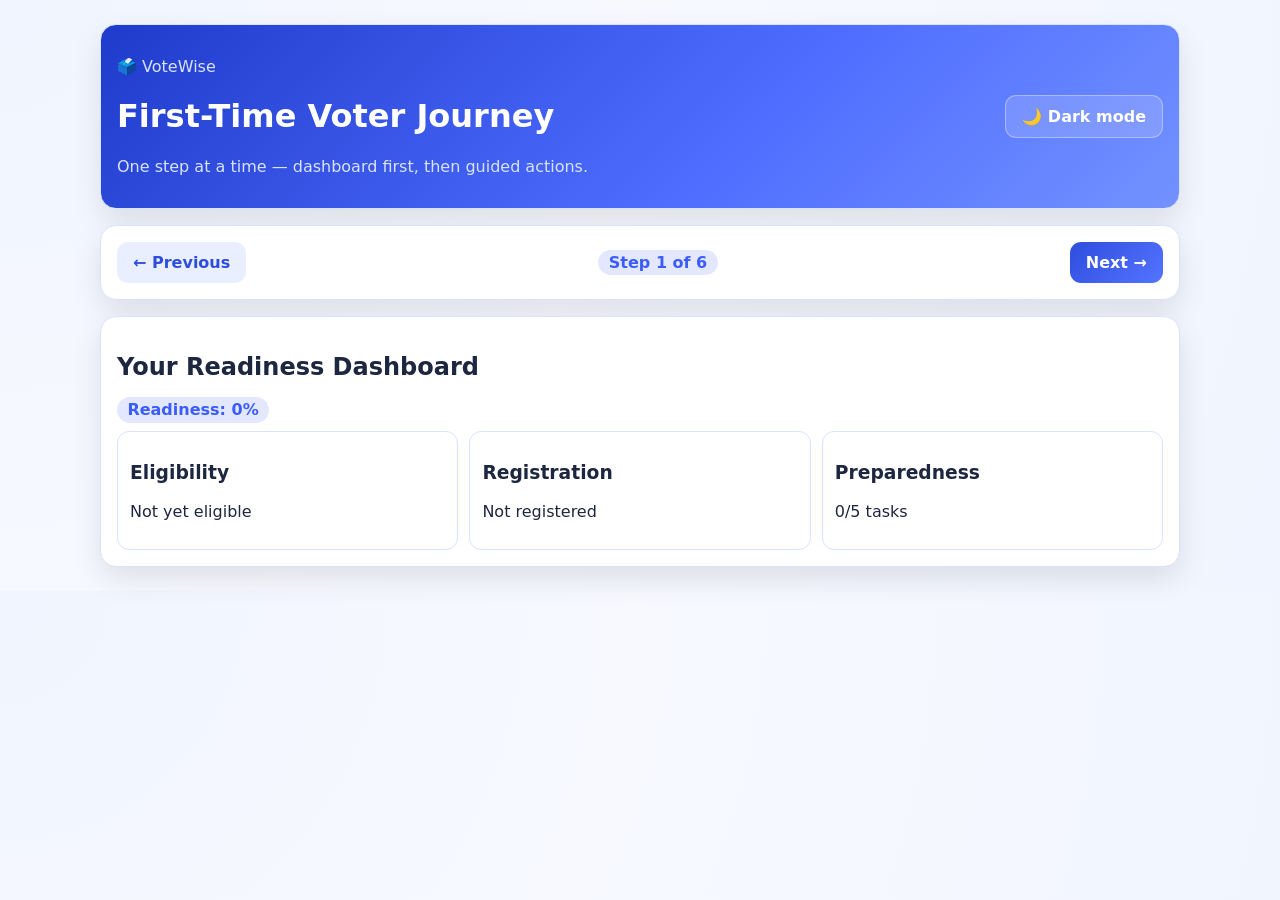
==== commit 1daed4f9: "Convert VoteWise into step-by-step wizard with pin-based location help" ====
--- a/index.html
+++ b/index.html
@@ -11,29 +11,30 @@
       <header class="hero card">
         <div>
           <p class="eyebrow">🗳️ VoteWise</p>
-          <h1>Start Your Voting Journey</h1>
-          <p class="subtitle">A guided, smart election companion for first-time voters in India.</p>
+          <h1>First-Time Voter Journey</h1>
+          <p class="subtitle">One step at a time — dashboard first, then guided actions.</p>
         </div>
         <button id="theme-toggle" class="btn-ghost" type="button">🌙 Dark mode</button>
       </header>
 
-      <section class="card" aria-labelledby="dashboard-title">
-        <div class="section-head">
-          <h2 id="dashboard-title">Your Readiness Dashboard</h2>
-          <span id="readiness-pill" class="pill">Readiness: --</span>
-        </div>
-        <div class="stats-grid" id="stats-grid">
+      <nav class="step-nav card">
+        <button id="prev-step" class="btn-secondary" type="button">← Previous</button>
+        <span id="step-indicator" class="pill">Step 1 of 6</span>
+        <button id="next-step" class="btn-primary" type="button">Next →</button>
+      </nav>
+
+      <section class="card step-panel active" data-step="1">
+        <h2>Your Readiness Dashboard</h2>
+        <span id="readiness-pill" class="pill">Readiness: --</span>
+        <div class="stats-grid">
           <article class="stat-card"><h3>Eligibility</h3><p id="stat-eligibility">Unknown</p></article>
           <article class="stat-card"><h3>Registration</h3><p id="stat-registration">Pending</p></article>
           <article class="stat-card"><h3>Preparedness</h3><p id="stat-prep">0/5 tasks</p></article>
         </div>
       </section>
 
-      <section class="card" aria-labelledby="profile-title">
-        <div class="section-head">
-          <h2 id="profile-title">Step 1 of 6: Tell us about you</h2>
-          <span id="progress-pill" class="pill">Profile setup</span>
-        </div>
+      <section class="card step-panel" data-step="2">
+        <h2>Profile setup</h2>
         <form id="profile-form" class="form-grid">
           <label>Age<input id="age" type="number" min="0" max="120" required placeholder="e.g., 19" /></label>
           <label>Country<select id="country"><option value="India" selected>India</option></select></label>
@@ -43,42 +44,39 @@
               <option value="registered">Already registered</option>
             </select>
           </label>
-          <button type="submit" class="btn-primary">Get my next move 🎯</button>
+          <button type="submit" class="btn-primary">Save profile 🎯</button>
         </form>
       </section>
 
-      <section class="card" aria-labelledby="guidance-title">
-        <div class="section-head"><h2 id="guidance-title">Step 2 of 6: Personalized guidance</h2><span class="pill">Dynamic response</span></div>
-        <div id="guidance-output" class="response-panel"><p>Fill your profile to unlock your guided path.</p></div>
+      <section class="card step-panel" data-step="3">
+        <h2>Personalized guidance + first-timer kit</h2>
+        <div id="guidance-output" class="response-panel"><p>Save your profile in Step 2 to unlock guidance.</p></div>
+        <div class="helper-grid">
+          <article><h3>What to carry</h3><p>EPIC or approved photo ID, voter slip (if available), water bottle.</p></article>
+          <article><h3>When to go</h3><p>Prefer early morning/late afternoon to avoid long queues.</p></article>
+          <article><h3>Accessibility</h3><p>Ask polling staff for senior citizen / PwD support lanes if needed.</p></article>
+        </div>
       </section>
 
-      <section class="card" aria-labelledby="checklist-title">
-        <div class="section-head"><h2 id="checklist-title">Step 3 of 6: Voting checklist</h2><span class="pill">Auto-saved</span></div>
+      <section class="card step-panel" data-step="4">
+        <h2>Checklist + election timeline</h2>
         <div id="checklist" class="checklist"></div>
-      </section>
-
-      <section class="card" aria-labelledby="timeline-title">
-        <div class="section-head"><h2 id="timeline-title">Step 4 of 6: Election timeline</h2><span class="pill">You are here 📍</span></div>
         <div id="timeline" class="timeline" role="list"></div>
       </section>
 
-      <section class="card" aria-labelledby="location-title">
-        <div class="section-head"><h2 id="location-title">Step 5 of 6: Find polling assistance</h2><span class="pill">Location support</span></div>
+      <section class="card step-panel" data-step="5">
+        <h2>Polling assistance (with pin support)</h2>
         <form id="location-form" class="form-grid compact">
-          <label>
-            Enter city or area
-            <input id="location-input" placeholder="e.g., Kolkata, Salt Lake" />
-          </label>
-          <button type="submit" class="btn-secondary">Where do I vote?</button>
+          <label>Enter city or area<input id="location-input" placeholder="e.g., Kolkata, Salt Lake" /></label>
+          <button type="submit" class="btn-secondary">Find booth support</button>
         </form>
-        <div id="location-output" class="response-panel small">
-          <p>We now provide multi-step Maps + official ECI fallback links for stronger results.</p>
-        </div>
+        <button id="use-location" class="btn-primary" type="button">📍 Use my current location</button>
+        <div id="location-output" class="response-panel small"><p>Location links and pin routes appear here.</p></div>
       </section>
 
-      <section class="card" aria-labelledby="chat-title">
-        <div class="section-head"><h2 id="chat-title">Step 6 of 6: Ask VoteWise anything</h2><span class="pill">Chat assistant</span></div>
-        <div id="chat-log" class="chat-log" aria-live="polite"><article class="bubble assistant">Hi! Ask: “What is EVM?”, “How does NOTA work?”, or “How to verify my booth?”</article></div>
+      <section class="card step-panel" data-step="6">
+        <h2>Ask VoteWise anything</h2>
+        <div id="chat-log" class="chat-log" aria-live="polite"><article class="bubble assistant">Hi! Ask: “What is EVM?”, “How does NOTA work?”, “Can I vote without EPIC?”</article></div>
         <form id="chat-form" class="chat-controls"><input id="chat-input" placeholder="Type your election question..." required /><button class="btn-primary" type="submit">Send</button></form>
       </section>
     </main>
--- a/styles.css
+++ b/styles.css
@@ -1,184 +1,23 @@
-:root {
-  color-scheme: light;
-  --bg: radial-gradient(circle at 10% 20%, #eef3ff 0, #f7f9ff 40%, #f6f8fc 100%);
-  --card: rgba(255, 255, 255, 0.85);
-  --text: #1b2538;
-  --muted: #60708a;
-  --primary: #335dff;
-  --primary-soft: #e9eeff;
-  --secondary: #16a085;
-  --secondary-soft: #e8fff8;
-  --border: #dae4fb;
-  --assistant: #eff4ff;
-  --user: #e8fff3;
-}
-
-* { box-sizing: border-box; }
-
-body {
-  margin: 0;
-  font-family: Inter, system-ui, -apple-system, Segoe UI, Roboto, sans-serif;
-  background: var(--bg);
-  color: var(--text);
-}
-
-.app-shell {
-  width: min(1100px, 92vw);
-  margin: 2rem auto 3rem;
-  display: grid;
-  gap: 1rem;
-}
-
-.card {
-  background: var(--card);
-  border: 1px solid var(--border);
-  border-radius: 1rem;
-  padding: 1rem;
-  box-shadow: 0 10px 30px rgba(39, 62, 128, 0.08);
-  backdrop-filter: blur(6px);
-}
-
-.hero {
-  background: linear-gradient(135deg, #203bcf, #335dff 45%, #6d85ff);
-  color: #fff;
-}
-
-.hero .subtitle,
-.hero .eyebrow {
-  color: #dbe4ff;
-}
-
-.hero h1 { margin: 0.25rem 0; }
-.eyebrow { margin: 0; font-weight: 700; }
-.subtitle { margin: 0; color: var(--muted); }
-
-.section-head {
-  display: flex;
-  justify-content: space-between;
-  gap: 0.5rem;
-  align-items: baseline;
-  flex-wrap: wrap;
-}
-
-.pill {
-  background: var(--primary-soft);
-  color: var(--primary);
-  border-radius: 999px;
-  padding: 0.2rem 0.65rem;
-  font-size: 0.82rem;
-  font-weight: 600;
-}
-
-.form-grid { margin-top: 0.75rem; display: grid; gap: 0.75rem; }
-.form-grid.compact { grid-template-columns: 1fr auto; align-items: end; }
-
-label { display: grid; gap: 0.35rem; font-size: 0.92rem; color: var(--muted); font-weight: 600; }
-input, select, button { font: inherit; }
-
-input, select {
-  border: 1px solid var(--border);
-  border-radius: 0.7rem;
-  padding: 0.7rem 0.75rem;
-  color: var(--text);
-  background: #fff;
-  transition: border-color 0.2s ease, box-shadow 0.2s ease;
-}
-
-input:focus, select:focus {
-  outline: none;
-  border-color: var(--primary);
-  box-shadow: 0 0 0 3px rgba(51, 93, 255, 0.15);
-}
-
-button {
-  border: 0;
-  border-radius: 0.7rem;
-  padding: 0.72rem 1rem;
-  cursor: pointer;
-  font-weight: 700;
-  transition: transform 0.15s ease, box-shadow 0.2s ease;
-}
-
-button:hover { transform: translateY(-1px); }
-
-.btn-primary {
-  background: linear-gradient(135deg, #2747d9, #3f6bff);
-  color: #fff;
-  box-shadow: 0 8px 20px rgba(51, 93, 255, 0.25);
-}
-
-.btn-secondary {
-  background: linear-gradient(135deg, #defff5, #c7ffee);
-  color: #0e7a64;
-  border: 1px solid #b8f6e7;
-}
-
-.response-panel {
-  margin-top: 0.75rem;
-  border-radius: 0.75rem;
-  background: #f8fbff;
-  border: 1px solid var(--border);
-  padding: 0.85rem;
-}
-
-.response-panel.small { font-size: 0.95rem; }
-
-.location-links { margin: 0.5rem 0 0; padding-left: 1rem; display: grid; gap: 0.45rem; }
-.location-links a { color: #1b4fd8; font-weight: 600; }
-.map-note { color: var(--muted); font-size: 0.88rem; }
-
-.timeline {
-  display: grid;
-  gap: 0.55rem;
-  margin-top: 0.75rem;
-  grid-template-columns: repeat(auto-fit, minmax(140px, 1fr));
-}
-
-.timeline-item {
-  border: 1px solid var(--border);
-  border-radius: 0.75rem;
-  padding: 0.7rem;
-  background: #fff;
-  min-height: 82px;
-}
-
-.timeline-item.current {
-  border-color: var(--primary);
-  background: linear-gradient(135deg, #eef2ff, #e5ecff);
-}
-
-.chat-log {
-  margin-top: 0.75rem;
-  display: grid;
-  gap: 0.5rem;
-  max-height: 320px;
-  overflow: auto;
-  padding: 0.5rem;
-  background: linear-gradient(180deg, #fbfcff, #f4f7ff);
-  border: 1px solid var(--border);
-  border-radius: 0.75rem;
-}
-
-.bubble {
-  max-width: 85%;
-  border-radius: 0.85rem;
-  padding: 0.6rem 0.75rem;
-  line-height: 1.4;
-}
-
-.bubble.assistant { background: var(--assistant); justify-self: start; }
-.bubble.user { background: var(--user); justify-self: end; }
-
-.chat-controls {
-  margin-top: 0.75rem;
-  display: grid;
-  grid-template-columns: 1fr auto;
-  gap: 0.5rem;
-}
-
-ul { margin: 0.5rem 0 0; }
-
-@media (max-width: 640px) {
-  .form-grid.compact,
-  .chat-controls { grid-template-columns: 1fr; }
-}
+:root { --bg: #f1f5ff; --card:#fff; --text:#1e2740; --muted:#64708b; --primary:#3b5dff; --border:#d9e2ff; --assistant:#edf3ff; --user:#e9fff4; }
+body[data-theme="dark"] { --bg:#0d1424; --card:#16203a; --text:#eaf0ff; --muted:#b2bdd6; --primary:#83a1ff; --border:#2f3b63; --assistant:#223153; --user:#1f3e3a; }
+*{box-sizing:border-box} body{margin:0;font-family:Inter,system-ui,sans-serif;background:radial-gradient(circle at top left,var(--bg),#f7f9ff 45%,var(--bg));color:var(--text)}
+.app-shell{width:min(1080px,92vw);margin:1.5rem auto;display:grid;gap:1rem}
+.card{background:var(--card);border:1px solid var(--border);border-radius:1rem;padding:1rem;box-shadow:0 12px 30px rgba(0,0,0,.1)}
+.hero{display:flex;justify-content:space-between;align-items:center;background:linear-gradient(135deg,#1f3bcc,#4f6eff 60%,#7392ff);color:#fff}.hero .subtitle,.hero .eyebrow{color:#d9e3ff}
+.step-nav{display:flex;justify-content:space-between;align-items:center}
+.step-panel{display:none}.step-panel.active{display:block;animation:fade .2s ease}
+@keyframes fade{from{opacity:0;transform:translateY(4px)}to{opacity:1;transform:translateY(0)}}
+.pill{background:rgba(59,93,255,.14);color:var(--primary);padding:.2rem .65rem;border-radius:999px;font-weight:700}
+.stats-grid{display:grid;grid-template-columns:repeat(auto-fit,minmax(180px,1fr));gap:.7rem;margin-top:.7rem}.stat-card{border:1px solid var(--border);padding:.75rem;border-radius:.75rem}
+.form-grid{display:grid;gap:.75rem}.form-grid.compact{grid-template-columns:1fr auto;align-items:end}
+label{display:grid;gap:.35rem;color:var(--muted);font-weight:600}input,select,button{font:inherit}
+input,select{border:1px solid var(--border);border-radius:.7rem;padding:.7rem;background:#fff} body[data-theme="dark"] input, body[data-theme="dark"] select{background:#0f1a2f;color:var(--text)}
+button{border:0;border-radius:.7rem;padding:.68rem 1rem;cursor:pointer;font-weight:700}.btn-primary{background:linear-gradient(135deg,#2f4dde,#5374ff);color:#fff}.btn-secondary{background:#e9efff;color:#2e4dde}.btn-ghost{border:1px solid rgba(255,255,255,.35);background:rgba(255,255,255,.15);color:#fff}
+.response-panel{margin-top:.75rem;border:1px solid var(--border);border-radius:.75rem;padding:.85rem;background:rgba(246,249,255,.8)}
+.helper-grid{display:grid;grid-template-columns:repeat(auto-fit,minmax(180px,1fr));gap:.6rem;margin-top:.8rem}.helper-grid article{border:1px solid var(--border);border-radius:.7rem;padding:.65rem}
+.checklist{display:grid;gap:.55rem}.check-item{border:1px solid var(--border);border-radius:.7rem;padding:.55rem;display:flex;gap:.5rem;background:rgba(255,255,255,.6)}
+.timeline{display:grid;grid-template-columns:repeat(auto-fit,minmax(130px,1fr));gap:.55rem;margin-top:.7rem}.timeline-item{border:1px solid var(--border);border-radius:.7rem;padding:.65rem}.timeline-item.current{border-color:var(--primary)}
+.location-links{display:grid;gap:.4rem;padding-left:1rem}.location-links a{color:var(--primary);font-weight:700}.map-note{color:var(--muted);font-size:.85rem}
+.chat-log{display:grid;gap:.5rem;max-height:280px;overflow:auto;padding:.5rem;border:1px solid var(--border);border-radius:.75rem;background:rgba(245,248,255,.75)}.bubble{max-width:86%;padding:.58rem .72rem;border-radius:.8rem}.bubble.assistant{background:var(--assistant)}.bubble.user{justify-self:end;background:var(--user)}
+.chat-controls{display:grid;grid-template-columns:1fr auto;gap:.5rem;margin-top:.65rem}
+@media (max-width:700px){.hero,.step-nav{flex-direction:column;align-items:flex-start;gap:.6rem}.form-grid.compact,.chat-controls{grid-template-columns:1fr}}
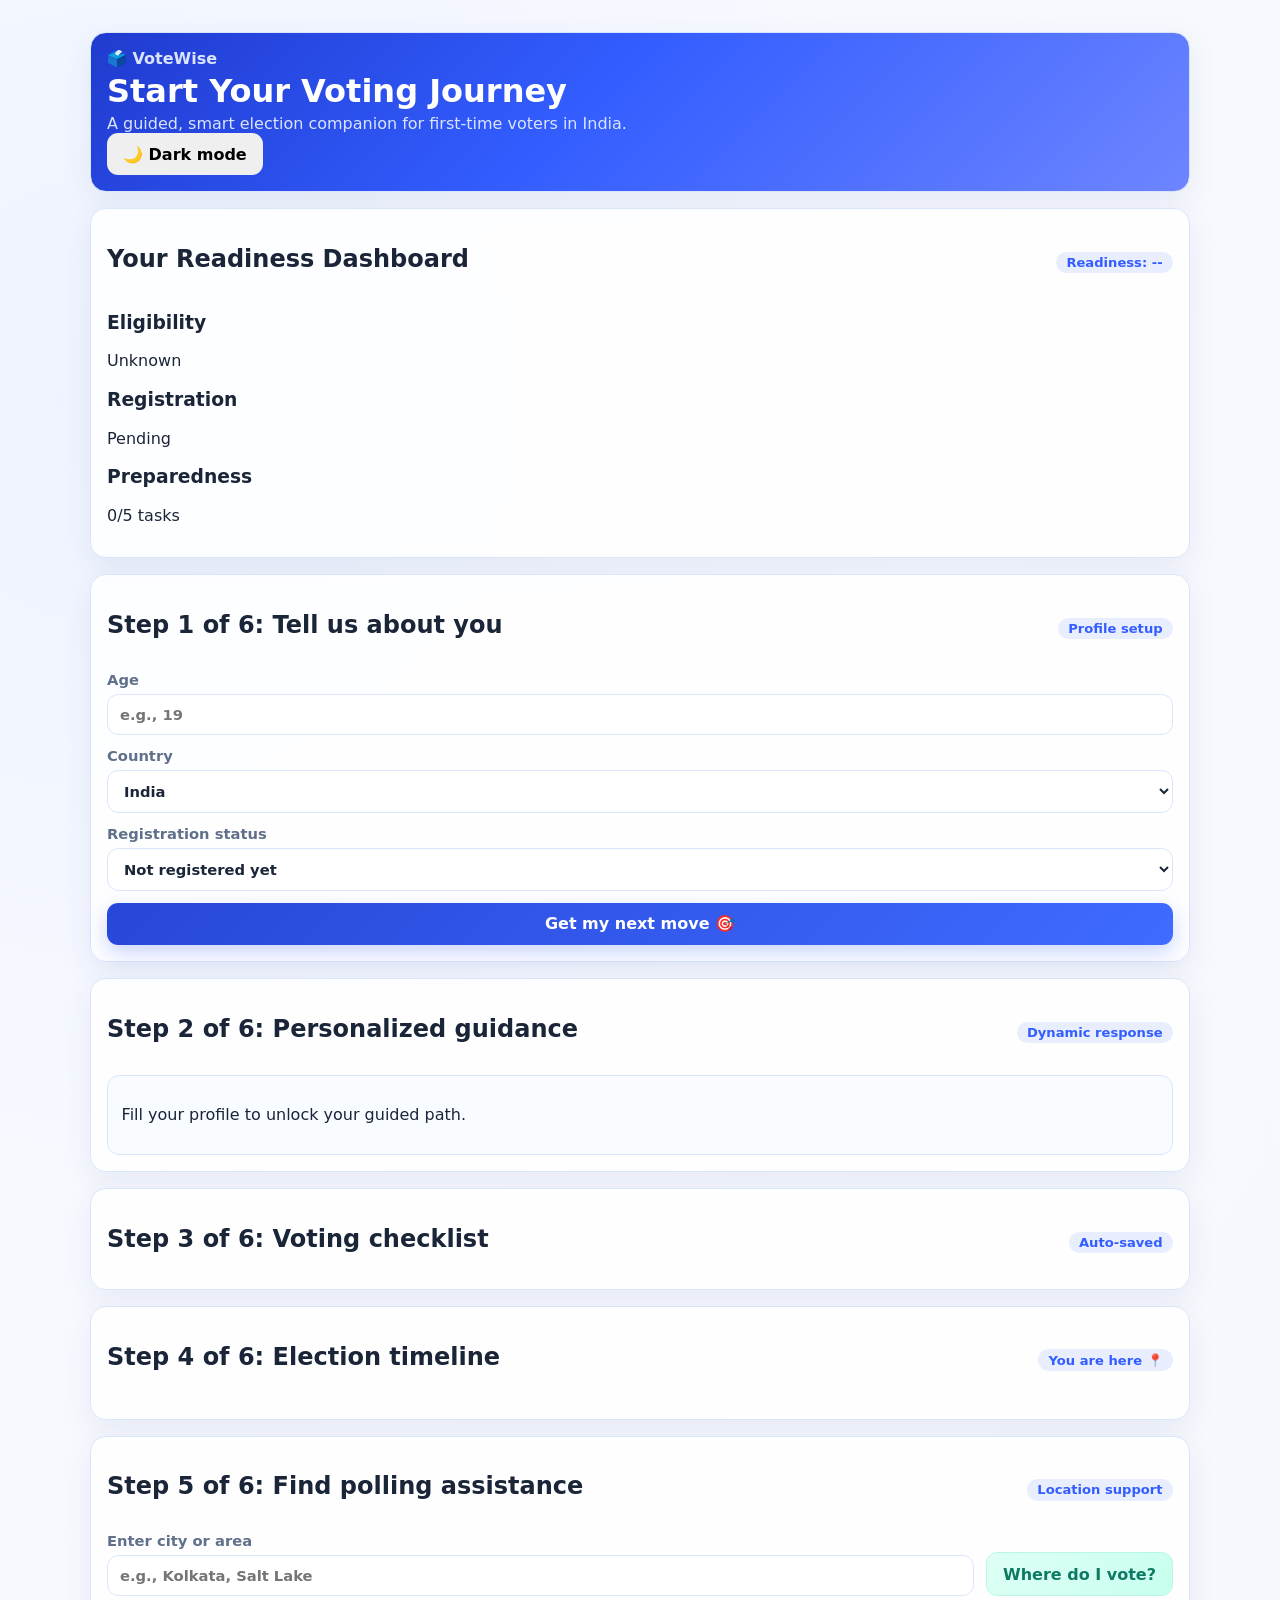
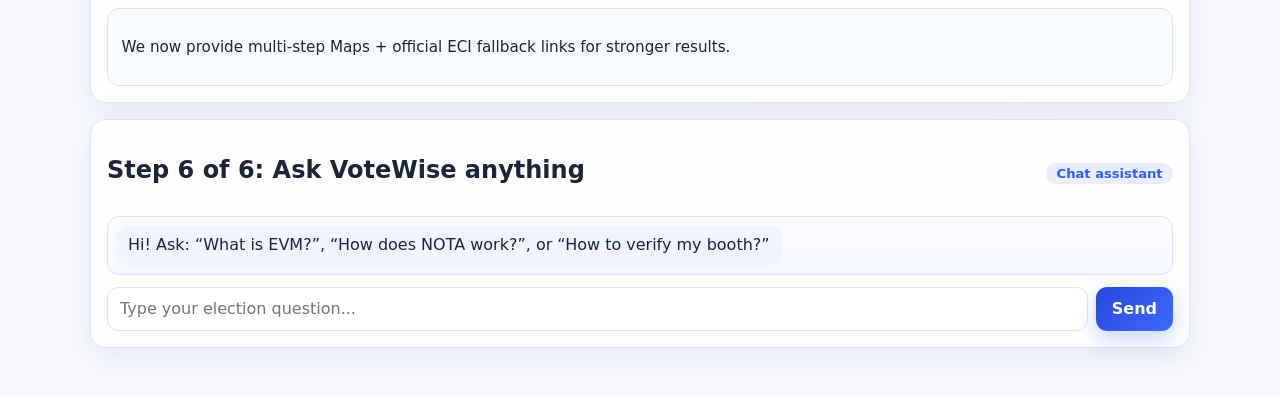
==== commit b2ca85d1: "Merge branch 'main' into codex/fix-google-maps-polling-station-issue" ====
--- a/index.html
+++ b/index.html
@@ -11,30 +11,29 @@
       <header class="hero card">
         <div>
           <p class="eyebrow">🗳️ VoteWise</p>
-          <h1>First-Time Voter Journey</h1>
-          <p class="subtitle">One step at a time — dashboard first, then guided actions.</p>
+          <h1>Start Your Voting Journey</h1>
+          <p class="subtitle">A guided, smart election companion for first-time voters in India.</p>
         </div>
         <button id="theme-toggle" class="btn-ghost" type="button">🌙 Dark mode</button>
       </header>
 
-      <nav class="step-nav card">
-        <button id="prev-step" class="btn-secondary" type="button">← Previous</button>
-        <span id="step-indicator" class="pill">Step 1 of 6</span>
-        <button id="next-step" class="btn-primary" type="button">Next →</button>
-      </nav>
-
-      <section class="card step-panel active" data-step="1">
-        <h2>Your Readiness Dashboard</h2>
-        <span id="readiness-pill" class="pill">Readiness: --</span>
-        <div class="stats-grid">
+      <section class="card" aria-labelledby="dashboard-title">
+        <div class="section-head">
+          <h2 id="dashboard-title">Your Readiness Dashboard</h2>
+          <span id="readiness-pill" class="pill">Readiness: --</span>
+        </div>
+        <div class="stats-grid" id="stats-grid">
           <article class="stat-card"><h3>Eligibility</h3><p id="stat-eligibility">Unknown</p></article>
           <article class="stat-card"><h3>Registration</h3><p id="stat-registration">Pending</p></article>
           <article class="stat-card"><h3>Preparedness</h3><p id="stat-prep">0/5 tasks</p></article>
         </div>
       </section>
 
-      <section class="card step-panel" data-step="2">
-        <h2>Profile setup</h2>
+      <section class="card" aria-labelledby="profile-title">
+        <div class="section-head">
+          <h2 id="profile-title">Step 1 of 6: Tell us about you</h2>
+          <span id="progress-pill" class="pill">Profile setup</span>
+        </div>
         <form id="profile-form" class="form-grid">
           <label>Age<input id="age" type="number" min="0" max="120" required placeholder="e.g., 19" /></label>
           <label>Country<select id="country"><option value="India" selected>India</option></select></label>
@@ -44,39 +43,42 @@
               <option value="registered">Already registered</option>
             </select>
           </label>
-          <button type="submit" class="btn-primary">Save profile 🎯</button>
+          <button type="submit" class="btn-primary">Get my next move 🎯</button>
         </form>
       </section>
 
-      <section class="card step-panel" data-step="3">
-        <h2>Personalized guidance + first-timer kit</h2>
-        <div id="guidance-output" class="response-panel"><p>Save your profile in Step 2 to unlock guidance.</p></div>
-        <div class="helper-grid">
-          <article><h3>What to carry</h3><p>EPIC or approved photo ID, voter slip (if available), water bottle.</p></article>
-          <article><h3>When to go</h3><p>Prefer early morning/late afternoon to avoid long queues.</p></article>
-          <article><h3>Accessibility</h3><p>Ask polling staff for senior citizen / PwD support lanes if needed.</p></article>
+      <section class="card" aria-labelledby="guidance-title">
+        <div class="section-head"><h2 id="guidance-title">Step 2 of 6: Personalized guidance</h2><span class="pill">Dynamic response</span></div>
+        <div id="guidance-output" class="response-panel"><p>Fill your profile to unlock your guided path.</p></div>
+      </section>
+
+      <section class="card" aria-labelledby="checklist-title">
+        <div class="section-head"><h2 id="checklist-title">Step 3 of 6: Voting checklist</h2><span class="pill">Auto-saved</span></div>
+        <div id="checklist" class="checklist"></div>
+      </section>
+
+      <section class="card" aria-labelledby="timeline-title">
+        <div class="section-head"><h2 id="timeline-title">Step 4 of 6: Election timeline</h2><span class="pill">You are here 📍</span></div>
+        <div id="timeline" class="timeline" role="list"></div>
+      </section>
+
+      <section class="card" aria-labelledby="location-title">
+        <div class="section-head"><h2 id="location-title">Step 5 of 6: Find polling assistance</h2><span class="pill">Location support</span></div>
+        <form id="location-form" class="form-grid compact">
+          <label>
+            Enter city or area
+            <input id="location-input" placeholder="e.g., Kolkata, Salt Lake" />
+          </label>
+          <button type="submit" class="btn-secondary">Where do I vote?</button>
+        </form>
+        <div id="location-output" class="response-panel small">
+          <p>We now provide multi-step Maps + official ECI fallback links for stronger results.</p>
         </div>
       </section>
 
-      <section class="card step-panel" data-step="4">
-        <h2>Checklist + election timeline</h2>
-        <div id="checklist" class="checklist"></div>
-        <div id="timeline" class="timeline" role="list"></div>
-      </section>
-
-      <section class="card step-panel" data-step="5">
-        <h2>Polling assistance (with pin support)</h2>
-        <form id="location-form" class="form-grid compact">
-          <label>Enter city or area<input id="location-input" placeholder="e.g., Kolkata, Salt Lake" /></label>
-          <button type="submit" class="btn-secondary">Find booth support</button>
-        </form>
-        <button id="use-location" class="btn-primary" type="button">📍 Use my current location</button>
-        <div id="location-output" class="response-panel small"><p>Location links and pin routes appear here.</p></div>
-      </section>
-
-      <section class="card step-panel" data-step="6">
-        <h2>Ask VoteWise anything</h2>
-        <div id="chat-log" class="chat-log" aria-live="polite"><article class="bubble assistant">Hi! Ask: “What is EVM?”, “How does NOTA work?”, “Can I vote without EPIC?”</article></div>
+      <section class="card" aria-labelledby="chat-title">
+        <div class="section-head"><h2 id="chat-title">Step 6 of 6: Ask VoteWise anything</h2><span class="pill">Chat assistant</span></div>
+        <div id="chat-log" class="chat-log" aria-live="polite"><article class="bubble assistant">Hi! Ask: “What is EVM?”, “How does NOTA work?”, or “How to verify my booth?”</article></div>
         <form id="chat-form" class="chat-controls"><input id="chat-input" placeholder="Type your election question..." required /><button class="btn-primary" type="submit">Send</button></form>
       </section>
     </main>
--- a/styles.css
+++ b/styles.css
@@ -1,23 +1,184 @@
-:root { --bg: #f1f5ff; --card:#fff; --text:#1e2740; --muted:#64708b; --primary:#3b5dff; --border:#d9e2ff; --assistant:#edf3ff; --user:#e9fff4; }
-body[data-theme="dark"] { --bg:#0d1424; --card:#16203a; --text:#eaf0ff; --muted:#b2bdd6; --primary:#83a1ff; --border:#2f3b63; --assistant:#223153; --user:#1f3e3a; }
-*{box-sizing:border-box} body{margin:0;font-family:Inter,system-ui,sans-serif;background:radial-gradient(circle at top left,var(--bg),#f7f9ff 45%,var(--bg));color:var(--text)}
-.app-shell{width:min(1080px,92vw);margin:1.5rem auto;display:grid;gap:1rem}
-.card{background:var(--card);border:1px solid var(--border);border-radius:1rem;padding:1rem;box-shadow:0 12px 30px rgba(0,0,0,.1)}
-.hero{display:flex;justify-content:space-between;align-items:center;background:linear-gradient(135deg,#1f3bcc,#4f6eff 60%,#7392ff);color:#fff}.hero .subtitle,.hero .eyebrow{color:#d9e3ff}
-.step-nav{display:flex;justify-content:space-between;align-items:center}
-.step-panel{display:none}.step-panel.active{display:block;animation:fade .2s ease}
-@keyframes fade{from{opacity:0;transform:translateY(4px)}to{opacity:1;transform:translateY(0)}}
-.pill{background:rgba(59,93,255,.14);color:var(--primary);padding:.2rem .65rem;border-radius:999px;font-weight:700}
-.stats-grid{display:grid;grid-template-columns:repeat(auto-fit,minmax(180px,1fr));gap:.7rem;margin-top:.7rem}.stat-card{border:1px solid var(--border);padding:.75rem;border-radius:.75rem}
-.form-grid{display:grid;gap:.75rem}.form-grid.compact{grid-template-columns:1fr auto;align-items:end}
-label{display:grid;gap:.35rem;color:var(--muted);font-weight:600}input,select,button{font:inherit}
-input,select{border:1px solid var(--border);border-radius:.7rem;padding:.7rem;background:#fff} body[data-theme="dark"] input, body[data-theme="dark"] select{background:#0f1a2f;color:var(--text)}
-button{border:0;border-radius:.7rem;padding:.68rem 1rem;cursor:pointer;font-weight:700}.btn-primary{background:linear-gradient(135deg,#2f4dde,#5374ff);color:#fff}.btn-secondary{background:#e9efff;color:#2e4dde}.btn-ghost{border:1px solid rgba(255,255,255,.35);background:rgba(255,255,255,.15);color:#fff}
-.response-panel{margin-top:.75rem;border:1px solid var(--border);border-radius:.75rem;padding:.85rem;background:rgba(246,249,255,.8)}
-.helper-grid{display:grid;grid-template-columns:repeat(auto-fit,minmax(180px,1fr));gap:.6rem;margin-top:.8rem}.helper-grid article{border:1px solid var(--border);border-radius:.7rem;padding:.65rem}
-.checklist{display:grid;gap:.55rem}.check-item{border:1px solid var(--border);border-radius:.7rem;padding:.55rem;display:flex;gap:.5rem;background:rgba(255,255,255,.6)}
-.timeline{display:grid;grid-template-columns:repeat(auto-fit,minmax(130px,1fr));gap:.55rem;margin-top:.7rem}.timeline-item{border:1px solid var(--border);border-radius:.7rem;padding:.65rem}.timeline-item.current{border-color:var(--primary)}
-.location-links{display:grid;gap:.4rem;padding-left:1rem}.location-links a{color:var(--primary);font-weight:700}.map-note{color:var(--muted);font-size:.85rem}
-.chat-log{display:grid;gap:.5rem;max-height:280px;overflow:auto;padding:.5rem;border:1px solid var(--border);border-radius:.75rem;background:rgba(245,248,255,.75)}.bubble{max-width:86%;padding:.58rem .72rem;border-radius:.8rem}.bubble.assistant{background:var(--assistant)}.bubble.user{justify-self:end;background:var(--user)}
-.chat-controls{display:grid;grid-template-columns:1fr auto;gap:.5rem;margin-top:.65rem}
-@media (max-width:700px){.hero,.step-nav{flex-direction:column;align-items:flex-start;gap:.6rem}.form-grid.compact,.chat-controls{grid-template-columns:1fr}}
+:root {
+  color-scheme: light;
+  --bg: radial-gradient(circle at 10% 20%, #eef3ff 0, #f7f9ff 40%, #f6f8fc 100%);
+  --card: rgba(255, 255, 255, 0.85);
+  --text: #1b2538;
+  --muted: #60708a;
+  --primary: #335dff;
+  --primary-soft: #e9eeff;
+  --secondary: #16a085;
+  --secondary-soft: #e8fff8;
+  --border: #dae4fb;
+  --assistant: #eff4ff;
+  --user: #e8fff3;
+}
+
+* { box-sizing: border-box; }
+
+body {
+  margin: 0;
+  font-family: Inter, system-ui, -apple-system, Segoe UI, Roboto, sans-serif;
+  background: var(--bg);
+  color: var(--text);
+}
+
+.app-shell {
+  width: min(1100px, 92vw);
+  margin: 2rem auto 3rem;
+  display: grid;
+  gap: 1rem;
+}
+
+.card {
+  background: var(--card);
+  border: 1px solid var(--border);
+  border-radius: 1rem;
+  padding: 1rem;
+  box-shadow: 0 10px 30px rgba(39, 62, 128, 0.08);
+  backdrop-filter: blur(6px);
+}
+
+.hero {
+  background: linear-gradient(135deg, #203bcf, #335dff 45%, #6d85ff);
+  color: #fff;
+}
+
+.hero .subtitle,
+.hero .eyebrow {
+  color: #dbe4ff;
+}
+
+.hero h1 { margin: 0.25rem 0; }
+.eyebrow { margin: 0; font-weight: 700; }
+.subtitle { margin: 0; color: var(--muted); }
+
+.section-head {
+  display: flex;
+  justify-content: space-between;
+  gap: 0.5rem;
+  align-items: baseline;
+  flex-wrap: wrap;
+}
+
+.pill {
+  background: var(--primary-soft);
+  color: var(--primary);
+  border-radius: 999px;
+  padding: 0.2rem 0.65rem;
+  font-size: 0.82rem;
+  font-weight: 600;
+}
+
+.form-grid { margin-top: 0.75rem; display: grid; gap: 0.75rem; }
+.form-grid.compact { grid-template-columns: 1fr auto; align-items: end; }
+
+label { display: grid; gap: 0.35rem; font-size: 0.92rem; color: var(--muted); font-weight: 600; }
+input, select, button { font: inherit; }
+
+input, select {
+  border: 1px solid var(--border);
+  border-radius: 0.7rem;
+  padding: 0.7rem 0.75rem;
+  color: var(--text);
+  background: #fff;
+  transition: border-color 0.2s ease, box-shadow 0.2s ease;
+}
+
+input:focus, select:focus {
+  outline: none;
+  border-color: var(--primary);
+  box-shadow: 0 0 0 3px rgba(51, 93, 255, 0.15);
+}
+
+button {
+  border: 0;
+  border-radius: 0.7rem;
+  padding: 0.72rem 1rem;
+  cursor: pointer;
+  font-weight: 700;
+  transition: transform 0.15s ease, box-shadow 0.2s ease;
+}
+
+button:hover { transform: translateY(-1px); }
+
+.btn-primary {
+  background: linear-gradient(135deg, #2747d9, #3f6bff);
+  color: #fff;
+  box-shadow: 0 8px 20px rgba(51, 93, 255, 0.25);
+}
+
+.btn-secondary {
+  background: linear-gradient(135deg, #defff5, #c7ffee);
+  color: #0e7a64;
+  border: 1px solid #b8f6e7;
+}
+
+.response-panel {
+  margin-top: 0.75rem;
+  border-radius: 0.75rem;
+  background: #f8fbff;
+  border: 1px solid var(--border);
+  padding: 0.85rem;
+}
+
+.response-panel.small { font-size: 0.95rem; }
+
+.location-links { margin: 0.5rem 0 0; padding-left: 1rem; display: grid; gap: 0.45rem; }
+.location-links a { color: #1b4fd8; font-weight: 600; }
+.map-note { color: var(--muted); font-size: 0.88rem; }
+
+.timeline {
+  display: grid;
+  gap: 0.55rem;
+  margin-top: 0.75rem;
+  grid-template-columns: repeat(auto-fit, minmax(140px, 1fr));
+}
+
+.timeline-item {
+  border: 1px solid var(--border);
+  border-radius: 0.75rem;
+  padding: 0.7rem;
+  background: #fff;
+  min-height: 82px;
+}
+
+.timeline-item.current {
+  border-color: var(--primary);
+  background: linear-gradient(135deg, #eef2ff, #e5ecff);
+}
+
+.chat-log {
+  margin-top: 0.75rem;
+  display: grid;
+  gap: 0.5rem;
+  max-height: 320px;
+  overflow: auto;
+  padding: 0.5rem;
+  background: linear-gradient(180deg, #fbfcff, #f4f7ff);
+  border: 1px solid var(--border);
+  border-radius: 0.75rem;
+}
+
+.bubble {
+  max-width: 85%;
+  border-radius: 0.85rem;
+  padding: 0.6rem 0.75rem;
+  line-height: 1.4;
+}
+
+.bubble.assistant { background: var(--assistant); justify-self: start; }
+.bubble.user { background: var(--user); justify-self: end; }
+
+.chat-controls {
+  margin-top: 0.75rem;
+  display: grid;
+  grid-template-columns: 1fr auto;
+  gap: 0.5rem;
+}
+
+ul { margin: 0.5rem 0 0; }
+
+@media (max-width: 640px) {
+  .form-grid.compact,
+  .chat-controls { grid-template-columns: 1fr; }
+}
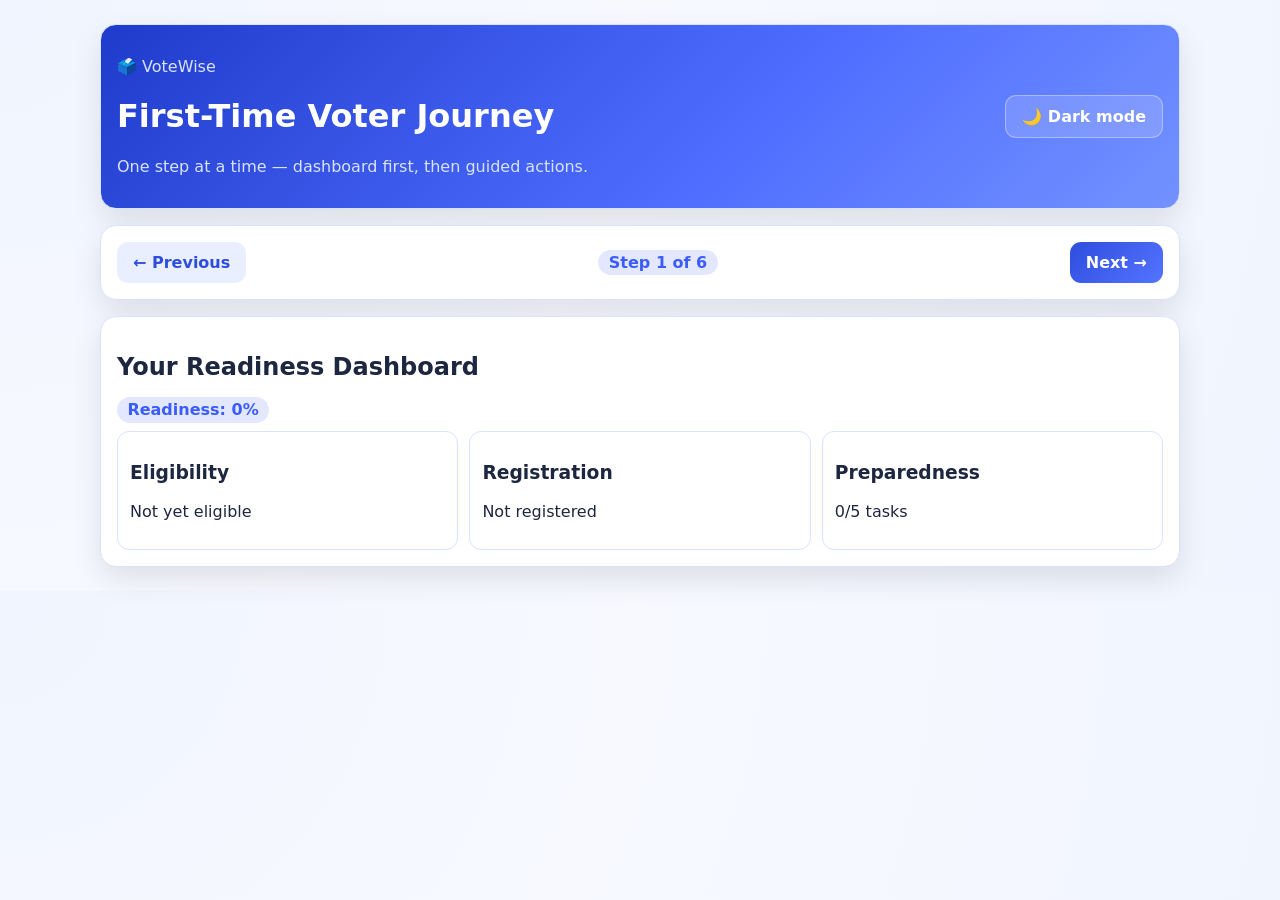
==== commit 9f06a802: "Fix runtime initialization and chat rendering safety issues" ====
--- a/index.html
+++ b/index.html
@@ -11,29 +11,30 @@
       <header class="hero card">
         <div>
           <p class="eyebrow">🗳️ VoteWise</p>
-          <h1>Start Your Voting Journey</h1>
-          <p class="subtitle">A guided, smart election companion for first-time voters in India.</p>
+          <h1>First-Time Voter Journey</h1>
+          <p class="subtitle">One step at a time — dashboard first, then guided actions.</p>
         </div>
         <button id="theme-toggle" class="btn-ghost" type="button">🌙 Dark mode</button>
       </header>
 
-      <section class="card" aria-labelledby="dashboard-title">
-        <div class="section-head">
-          <h2 id="dashboard-title">Your Readiness Dashboard</h2>
-          <span id="readiness-pill" class="pill">Readiness: --</span>
-        </div>
-        <div class="stats-grid" id="stats-grid">
+      <nav class="step-nav card">
+        <button id="prev-step" class="btn-secondary" type="button">← Previous</button>
+        <span id="step-indicator" class="pill">Step 1 of 6</span>
+        <button id="next-step" class="btn-primary" type="button">Next →</button>
+      </nav>
+
+      <section class="card step-panel active" data-step="1">
+        <h2>Your Readiness Dashboard</h2>
+        <span id="readiness-pill" class="pill">Readiness: --</span>
+        <div class="stats-grid">
           <article class="stat-card"><h3>Eligibility</h3><p id="stat-eligibility">Unknown</p></article>
           <article class="stat-card"><h3>Registration</h3><p id="stat-registration">Pending</p></article>
           <article class="stat-card"><h3>Preparedness</h3><p id="stat-prep">0/5 tasks</p></article>
         </div>
       </section>
 
-      <section class="card" aria-labelledby="profile-title">
-        <div class="section-head">
-          <h2 id="profile-title">Step 1 of 6: Tell us about you</h2>
-          <span id="progress-pill" class="pill">Profile setup</span>
-        </div>
+      <section class="card step-panel" data-step="2">
+        <h2>Profile setup</h2>
         <form id="profile-form" class="form-grid">
           <label>Age<input id="age" type="number" min="0" max="120" required placeholder="e.g., 19" /></label>
           <label>Country<select id="country"><option value="India" selected>India</option></select></label>
@@ -43,42 +44,39 @@
               <option value="registered">Already registered</option>
             </select>
           </label>
-          <button type="submit" class="btn-primary">Get my next move 🎯</button>
+          <button type="submit" class="btn-primary">Save profile 🎯</button>
         </form>
       </section>
 
-      <section class="card" aria-labelledby="guidance-title">
-        <div class="section-head"><h2 id="guidance-title">Step 2 of 6: Personalized guidance</h2><span class="pill">Dynamic response</span></div>
-        <div id="guidance-output" class="response-panel"><p>Fill your profile to unlock your guided path.</p></div>
+      <section class="card step-panel" data-step="3">
+        <h2>Personalized guidance + first-timer kit</h2>
+        <div id="guidance-output" class="response-panel"><p>Save your profile in Step 2 to unlock guidance.</p></div>
+        <div class="helper-grid">
+          <article><h3>What to carry</h3><p>EPIC or approved photo ID, voter slip (if available), water bottle.</p></article>
+          <article><h3>When to go</h3><p>Prefer early morning/late afternoon to avoid long queues.</p></article>
+          <article><h3>Accessibility</h3><p>Ask polling staff for senior citizen / PwD support lanes if needed.</p></article>
+        </div>
       </section>
 
-      <section class="card" aria-labelledby="checklist-title">
-        <div class="section-head"><h2 id="checklist-title">Step 3 of 6: Voting checklist</h2><span class="pill">Auto-saved</span></div>
+      <section class="card step-panel" data-step="4">
+        <h2>Checklist + election timeline</h2>
         <div id="checklist" class="checklist"></div>
-      </section>
-
-      <section class="card" aria-labelledby="timeline-title">
-        <div class="section-head"><h2 id="timeline-title">Step 4 of 6: Election timeline</h2><span class="pill">You are here 📍</span></div>
         <div id="timeline" class="timeline" role="list"></div>
       </section>
 
-      <section class="card" aria-labelledby="location-title">
-        <div class="section-head"><h2 id="location-title">Step 5 of 6: Find polling assistance</h2><span class="pill">Location support</span></div>
+      <section class="card step-panel" data-step="5">
+        <h2>Polling assistance (with pin support)</h2>
         <form id="location-form" class="form-grid compact">
-          <label>
-            Enter city or area
-            <input id="location-input" placeholder="e.g., Kolkata, Salt Lake" />
-          </label>
-          <button type="submit" class="btn-secondary">Where do I vote?</button>
+          <label>Enter city or area<input id="location-input" placeholder="e.g., Kolkata, Salt Lake" /></label>
+          <button type="submit" class="btn-secondary">Find booth support</button>
         </form>
-        <div id="location-output" class="response-panel small">
-          <p>We now provide multi-step Maps + official ECI fallback links for stronger results.</p>
-        </div>
+        <button id="use-location" class="btn-primary" type="button">📍 Use my current location</button>
+        <div id="location-output" class="response-panel small"><p>Location links and pin routes appear here.</p></div>
       </section>
 
-      <section class="card" aria-labelledby="chat-title">
-        <div class="section-head"><h2 id="chat-title">Step 6 of 6: Ask VoteWise anything</h2><span class="pill">Chat assistant</span></div>
-        <div id="chat-log" class="chat-log" aria-live="polite"><article class="bubble assistant">Hi! Ask: “What is EVM?”, “How does NOTA work?”, or “How to verify my booth?”</article></div>
+      <section class="card step-panel" data-step="6">
+        <h2>Ask VoteWise anything</h2>
+        <div id="chat-log" class="chat-log" aria-live="polite"><article class="bubble assistant">Hi! Ask: “What is EVM?”, “How does NOTA work?”, “Can I vote without EPIC?”</article></div>
         <form id="chat-form" class="chat-controls"><input id="chat-input" placeholder="Type your election question..." required /><button class="btn-primary" type="submit">Send</button></form>
       </section>
     </main>
--- a/styles.css
+++ b/styles.css
@@ -1,184 +1,23 @@
-:root {
-  color-scheme: light;
-  --bg: radial-gradient(circle at 10% 20%, #eef3ff 0, #f7f9ff 40%, #f6f8fc 100%);
-  --card: rgba(255, 255, 255, 0.85);
-  --text: #1b2538;
-  --muted: #60708a;
-  --primary: #335dff;
-  --primary-soft: #e9eeff;
-  --secondary: #16a085;
-  --secondary-soft: #e8fff8;
-  --border: #dae4fb;
-  --assistant: #eff4ff;
-  --user: #e8fff3;
-}
-
-* { box-sizing: border-box; }
-
-body {
-  margin: 0;
-  font-family: Inter, system-ui, -apple-system, Segoe UI, Roboto, sans-serif;
-  background: var(--bg);
-  color: var(--text);
-}
-
-.app-shell {
-  width: min(1100px, 92vw);
-  margin: 2rem auto 3rem;
-  display: grid;
-  gap: 1rem;
-}
-
-.card {
-  background: var(--card);
-  border: 1px solid var(--border);
-  border-radius: 1rem;
-  padding: 1rem;
-  box-shadow: 0 10px 30px rgba(39, 62, 128, 0.08);
-  backdrop-filter: blur(6px);
-}
-
-.hero {
-  background: linear-gradient(135deg, #203bcf, #335dff 45%, #6d85ff);
-  color: #fff;
-}
-
-.hero .subtitle,
-.hero .eyebrow {
-  color: #dbe4ff;
-}
-
-.hero h1 { margin: 0.25rem 0; }
-.eyebrow { margin: 0; font-weight: 700; }
-.subtitle { margin: 0; color: var(--muted); }
-
-.section-head {
-  display: flex;
-  justify-content: space-between;
-  gap: 0.5rem;
-  align-items: baseline;
-  flex-wrap: wrap;
-}
-
-.pill {
-  background: var(--primary-soft);
-  color: var(--primary);
-  border-radius: 999px;
-  padding: 0.2rem 0.65rem;
-  font-size: 0.82rem;
-  font-weight: 600;
-}
-
-.form-grid { margin-top: 0.75rem; display: grid; gap: 0.75rem; }
-.form-grid.compact { grid-template-columns: 1fr auto; align-items: end; }
-
-label { display: grid; gap: 0.35rem; font-size: 0.92rem; color: var(--muted); font-weight: 600; }
-input, select, button { font: inherit; }
-
-input, select {
-  border: 1px solid var(--border);
-  border-radius: 0.7rem;
-  padding: 0.7rem 0.75rem;
-  color: var(--text);
-  background: #fff;
-  transition: border-color 0.2s ease, box-shadow 0.2s ease;
-}
-
-input:focus, select:focus {
-  outline: none;
-  border-color: var(--primary);
-  box-shadow: 0 0 0 3px rgba(51, 93, 255, 0.15);
-}
-
-button {
-  border: 0;
-  border-radius: 0.7rem;
-  padding: 0.72rem 1rem;
-  cursor: pointer;
-  font-weight: 700;
-  transition: transform 0.15s ease, box-shadow 0.2s ease;
-}
-
-button:hover { transform: translateY(-1px); }
-
-.btn-primary {
-  background: linear-gradient(135deg, #2747d9, #3f6bff);
-  color: #fff;
-  box-shadow: 0 8px 20px rgba(51, 93, 255, 0.25);
-}
-
-.btn-secondary {
-  background: linear-gradient(135deg, #defff5, #c7ffee);
-  color: #0e7a64;
-  border: 1px solid #b8f6e7;
-}
-
-.response-panel {
-  margin-top: 0.75rem;
-  border-radius: 0.75rem;
-  background: #f8fbff;
-  border: 1px solid var(--border);
-  padding: 0.85rem;
-}
-
-.response-panel.small { font-size: 0.95rem; }
-
-.location-links { margin: 0.5rem 0 0; padding-left: 1rem; display: grid; gap: 0.45rem; }
-.location-links a { color: #1b4fd8; font-weight: 600; }
-.map-note { color: var(--muted); font-size: 0.88rem; }
-
-.timeline {
-  display: grid;
-  gap: 0.55rem;
-  margin-top: 0.75rem;
-  grid-template-columns: repeat(auto-fit, minmax(140px, 1fr));
-}
-
-.timeline-item {
-  border: 1px solid var(--border);
-  border-radius: 0.75rem;
-  padding: 0.7rem;
-  background: #fff;
-  min-height: 82px;
-}
-
-.timeline-item.current {
-  border-color: var(--primary);
-  background: linear-gradient(135deg, #eef2ff, #e5ecff);
-}
-
-.chat-log {
-  margin-top: 0.75rem;
-  display: grid;
-  gap: 0.5rem;
-  max-height: 320px;
-  overflow: auto;
-  padding: 0.5rem;
-  background: linear-gradient(180deg, #fbfcff, #f4f7ff);
-  border: 1px solid var(--border);
-  border-radius: 0.75rem;
-}
-
-.bubble {
-  max-width: 85%;
-  border-radius: 0.85rem;
-  padding: 0.6rem 0.75rem;
-  line-height: 1.4;
-}
-
-.bubble.assistant { background: var(--assistant); justify-self: start; }
-.bubble.user { background: var(--user); justify-self: end; }
-
-.chat-controls {
-  margin-top: 0.75rem;
-  display: grid;
-  grid-template-columns: 1fr auto;
-  gap: 0.5rem;
-}
-
-ul { margin: 0.5rem 0 0; }
-
-@media (max-width: 640px) {
-  .form-grid.compact,
-  .chat-controls { grid-template-columns: 1fr; }
-}
+:root { --bg: #f1f5ff; --card:#fff; --text:#1e2740; --muted:#64708b; --primary:#3b5dff; --border:#d9e2ff; --assistant:#edf3ff; --user:#e9fff4; }
+body[data-theme="dark"] { --bg:#0d1424; --card:#16203a; --text:#eaf0ff; --muted:#b2bdd6; --primary:#83a1ff; --border:#2f3b63; --assistant:#223153; --user:#1f3e3a; }
+*{box-sizing:border-box} body{margin:0;font-family:Inter,system-ui,sans-serif;background:radial-gradient(circle at top left,var(--bg),#f7f9ff 45%,var(--bg));color:var(--text)}
+.app-shell{width:min(1080px,92vw);margin:1.5rem auto;display:grid;gap:1rem}
+.card{background:var(--card);border:1px solid var(--border);border-radius:1rem;padding:1rem;box-shadow:0 12px 30px rgba(0,0,0,.1)}
+.hero{display:flex;justify-content:space-between;align-items:center;background:linear-gradient(135deg,#1f3bcc,#4f6eff 60%,#7392ff);color:#fff}.hero .subtitle,.hero .eyebrow{color:#d9e3ff}
+.step-nav{display:flex;justify-content:space-between;align-items:center}
+.step-panel{display:none}.step-panel.active{display:block;animation:fade .2s ease}
+@keyframes fade{from{opacity:0;transform:translateY(4px)}to{opacity:1;transform:translateY(0)}}
+.pill{background:rgba(59,93,255,.14);color:var(--primary);padding:.2rem .65rem;border-radius:999px;font-weight:700}
+.stats-grid{display:grid;grid-template-columns:repeat(auto-fit,minmax(180px,1fr));gap:.7rem;margin-top:.7rem}.stat-card{border:1px solid var(--border);padding:.75rem;border-radius:.75rem}
+.form-grid{display:grid;gap:.75rem}.form-grid.compact{grid-template-columns:1fr auto;align-items:end}
+label{display:grid;gap:.35rem;color:var(--muted);font-weight:600}input,select,button{font:inherit}
+input,select{border:1px solid var(--border);border-radius:.7rem;padding:.7rem;background:#fff} body[data-theme="dark"] input, body[data-theme="dark"] select{background:#0f1a2f;color:var(--text)}
+button{border:0;border-radius:.7rem;padding:.68rem 1rem;cursor:pointer;font-weight:700}.btn-primary{background:linear-gradient(135deg,#2f4dde,#5374ff);color:#fff}.btn-secondary{background:#e9efff;color:#2e4dde}.btn-ghost{border:1px solid rgba(255,255,255,.35);background:rgba(255,255,255,.15);color:#fff}
+.response-panel{margin-top:.75rem;border:1px solid var(--border);border-radius:.75rem;padding:.85rem;background:rgba(246,249,255,.8)}
+.helper-grid{display:grid;grid-template-columns:repeat(auto-fit,minmax(180px,1fr));gap:.6rem;margin-top:.8rem}.helper-grid article{border:1px solid var(--border);border-radius:.7rem;padding:.65rem}
+.checklist{display:grid;gap:.55rem}.check-item{border:1px solid var(--border);border-radius:.7rem;padding:.55rem;display:flex;gap:.5rem;background:rgba(255,255,255,.6)}
+.timeline{display:grid;grid-template-columns:repeat(auto-fit,minmax(130px,1fr));gap:.55rem;margin-top:.7rem}.timeline-item{border:1px solid var(--border);border-radius:.7rem;padding:.65rem}.timeline-item.current{border-color:var(--primary)}
+.location-links{display:grid;gap:.4rem;padding-left:1rem}.location-links a{color:var(--primary);font-weight:700}.map-note{color:var(--muted);font-size:.85rem}
+.chat-log{display:grid;gap:.5rem;max-height:280px;overflow:auto;padding:.5rem;border:1px solid var(--border);border-radius:.75rem;background:rgba(245,248,255,.75)}.bubble{max-width:86%;padding:.58rem .72rem;border-radius:.8rem}.bubble.assistant{background:var(--assistant)}.bubble.user{justify-self:end;background:var(--user)}
+.chat-controls{display:grid;grid-template-columns:1fr auto;gap:.5rem;margin-top:.65rem}
+@media (max-width:700px){.hero,.step-nav{flex-direction:column;align-items:flex-start;gap:.6rem}.form-grid.compact,.chat-controls{grid-template-columns:1fr}}
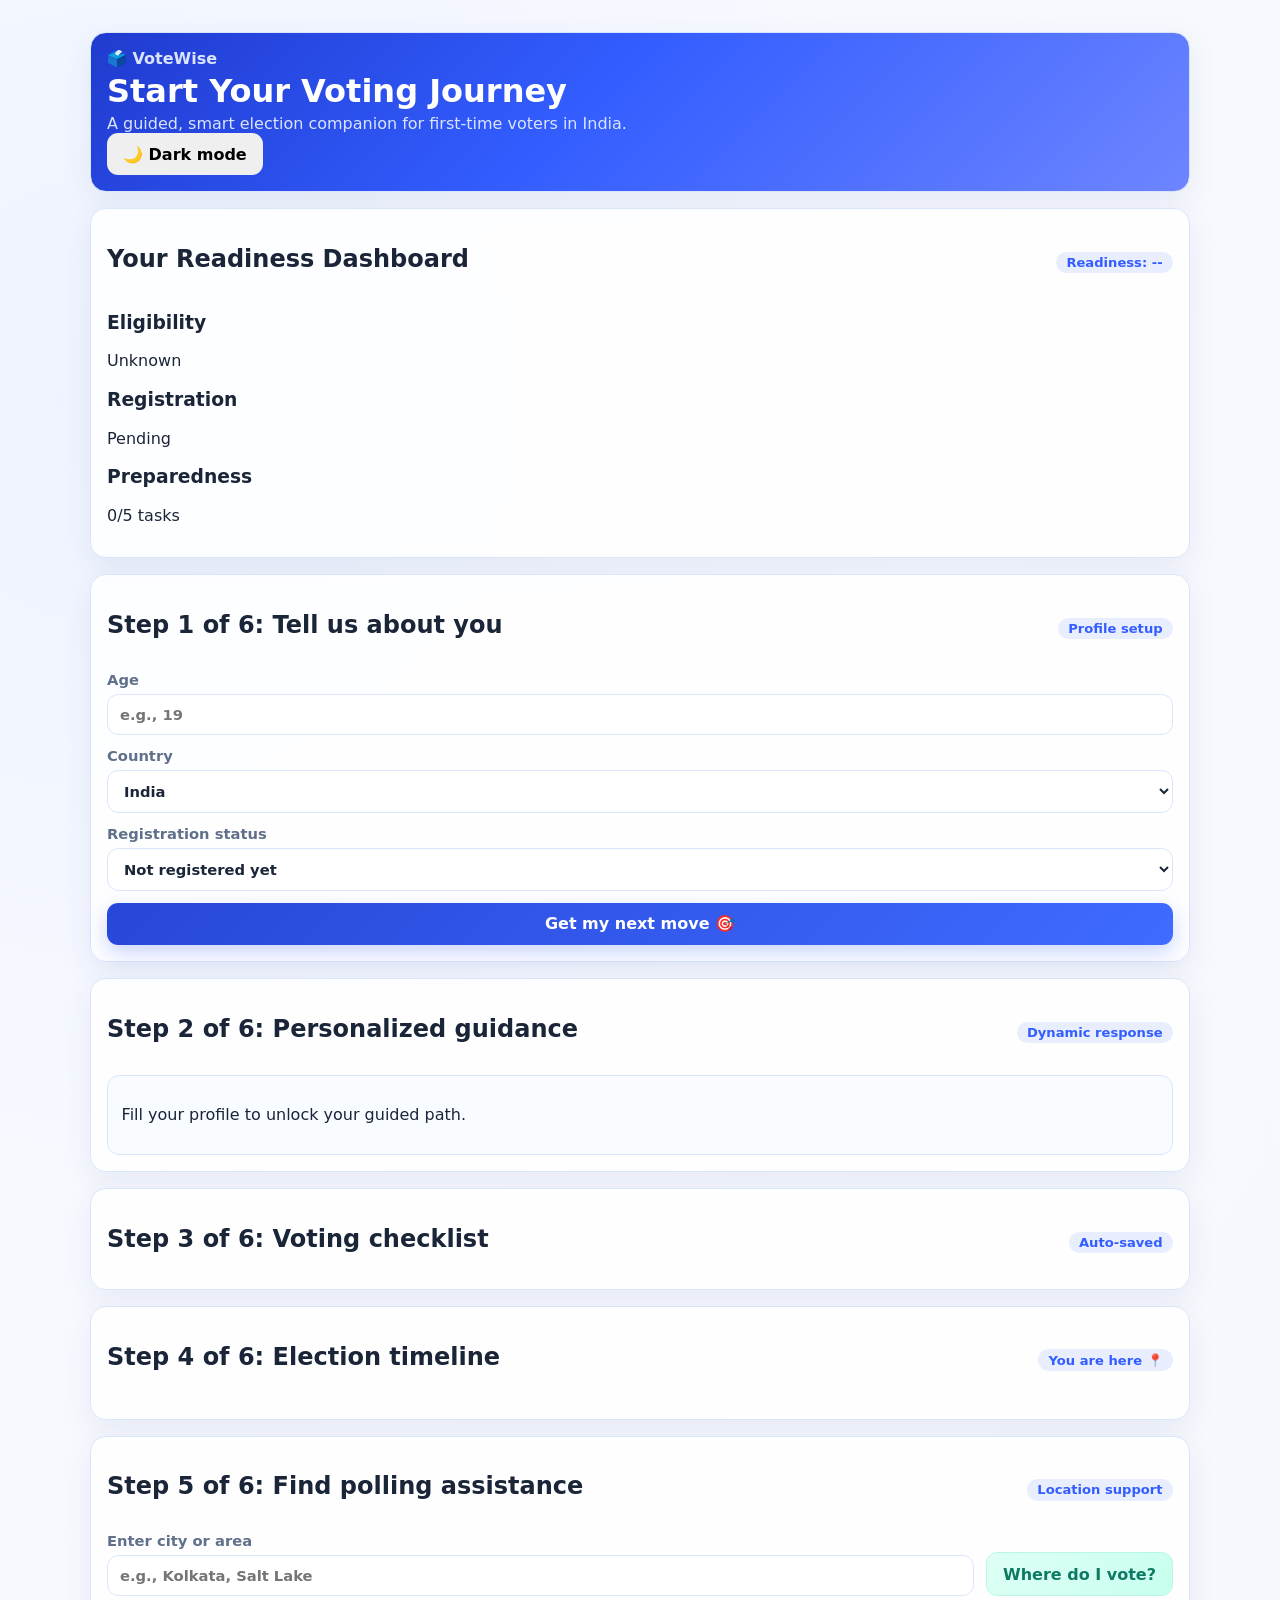
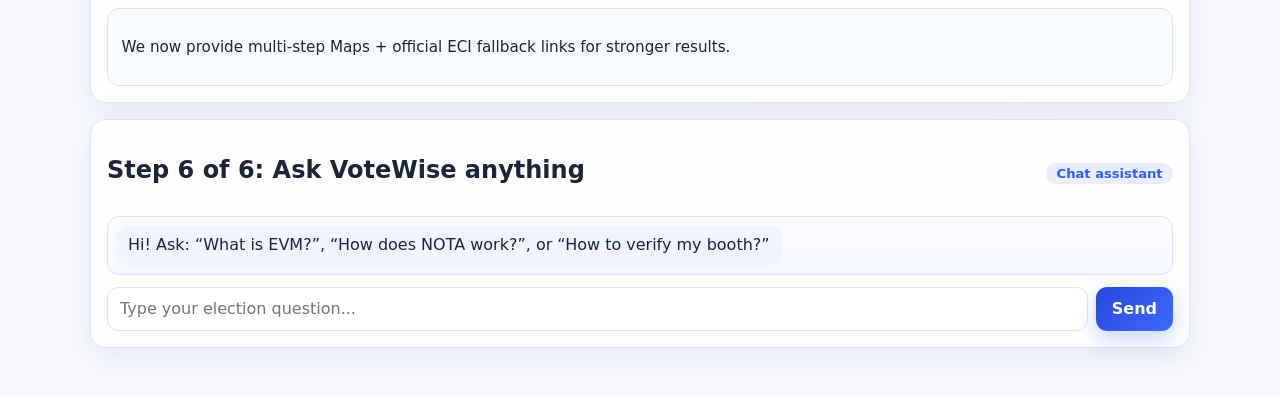
==== commit f5b420c8: "Merge branch 'main' into codex/fix-google-maps-polling-station-issue" ====
--- a/index.html
+++ b/index.html
@@ -11,30 +11,29 @@
       <header class="hero card">
         <div>
           <p class="eyebrow">🗳️ VoteWise</p>
-          <h1>First-Time Voter Journey</h1>
-          <p class="subtitle">One step at a time — dashboard first, then guided actions.</p>
+          <h1>Start Your Voting Journey</h1>
+          <p class="subtitle">A guided, smart election companion for first-time voters in India.</p>
         </div>
         <button id="theme-toggle" class="btn-ghost" type="button">🌙 Dark mode</button>
       </header>
 
-      <nav class="step-nav card">
-        <button id="prev-step" class="btn-secondary" type="button">← Previous</button>
-        <span id="step-indicator" class="pill">Step 1 of 6</span>
-        <button id="next-step" class="btn-primary" type="button">Next →</button>
-      </nav>
-
-      <section class="card step-panel active" data-step="1">
-        <h2>Your Readiness Dashboard</h2>
-        <span id="readiness-pill" class="pill">Readiness: --</span>
-        <div class="stats-grid">
+      <section class="card" aria-labelledby="dashboard-title">
+        <div class="section-head">
+          <h2 id="dashboard-title">Your Readiness Dashboard</h2>
+          <span id="readiness-pill" class="pill">Readiness: --</span>
+        </div>
+        <div class="stats-grid" id="stats-grid">
           <article class="stat-card"><h3>Eligibility</h3><p id="stat-eligibility">Unknown</p></article>
           <article class="stat-card"><h3>Registration</h3><p id="stat-registration">Pending</p></article>
           <article class="stat-card"><h3>Preparedness</h3><p id="stat-prep">0/5 tasks</p></article>
         </div>
       </section>
 
-      <section class="card step-panel" data-step="2">
-        <h2>Profile setup</h2>
+      <section class="card" aria-labelledby="profile-title">
+        <div class="section-head">
+          <h2 id="profile-title">Step 1 of 6: Tell us about you</h2>
+          <span id="progress-pill" class="pill">Profile setup</span>
+        </div>
         <form id="profile-form" class="form-grid">
           <label>Age<input id="age" type="number" min="0" max="120" required placeholder="e.g., 19" /></label>
           <label>Country<select id="country"><option value="India" selected>India</option></select></label>
@@ -44,39 +43,42 @@
               <option value="registered">Already registered</option>
             </select>
           </label>
-          <button type="submit" class="btn-primary">Save profile 🎯</button>
+          <button type="submit" class="btn-primary">Get my next move 🎯</button>
         </form>
       </section>
 
-      <section class="card step-panel" data-step="3">
-        <h2>Personalized guidance + first-timer kit</h2>
-        <div id="guidance-output" class="response-panel"><p>Save your profile in Step 2 to unlock guidance.</p></div>
-        <div class="helper-grid">
-          <article><h3>What to carry</h3><p>EPIC or approved photo ID, voter slip (if available), water bottle.</p></article>
-          <article><h3>When to go</h3><p>Prefer early morning/late afternoon to avoid long queues.</p></article>
-          <article><h3>Accessibility</h3><p>Ask polling staff for senior citizen / PwD support lanes if needed.</p></article>
+      <section class="card" aria-labelledby="guidance-title">
+        <div class="section-head"><h2 id="guidance-title">Step 2 of 6: Personalized guidance</h2><span class="pill">Dynamic response</span></div>
+        <div id="guidance-output" class="response-panel"><p>Fill your profile to unlock your guided path.</p></div>
+      </section>
+
+      <section class="card" aria-labelledby="checklist-title">
+        <div class="section-head"><h2 id="checklist-title">Step 3 of 6: Voting checklist</h2><span class="pill">Auto-saved</span></div>
+        <div id="checklist" class="checklist"></div>
+      </section>
+
+      <section class="card" aria-labelledby="timeline-title">
+        <div class="section-head"><h2 id="timeline-title">Step 4 of 6: Election timeline</h2><span class="pill">You are here 📍</span></div>
+        <div id="timeline" class="timeline" role="list"></div>
+      </section>
+
+      <section class="card" aria-labelledby="location-title">
+        <div class="section-head"><h2 id="location-title">Step 5 of 6: Find polling assistance</h2><span class="pill">Location support</span></div>
+        <form id="location-form" class="form-grid compact">
+          <label>
+            Enter city or area
+            <input id="location-input" placeholder="e.g., Kolkata, Salt Lake" />
+          </label>
+          <button type="submit" class="btn-secondary">Where do I vote?</button>
+        </form>
+        <div id="location-output" class="response-panel small">
+          <p>We now provide multi-step Maps + official ECI fallback links for stronger results.</p>
         </div>
       </section>
 
-      <section class="card step-panel" data-step="4">
-        <h2>Checklist + election timeline</h2>
-        <div id="checklist" class="checklist"></div>
-        <div id="timeline" class="timeline" role="list"></div>
-      </section>
-
-      <section class="card step-panel" data-step="5">
-        <h2>Polling assistance (with pin support)</h2>
-        <form id="location-form" class="form-grid compact">
-          <label>Enter city or area<input id="location-input" placeholder="e.g., Kolkata, Salt Lake" /></label>
-          <button type="submit" class="btn-secondary">Find booth support</button>
-        </form>
-        <button id="use-location" class="btn-primary" type="button">📍 Use my current location</button>
-        <div id="location-output" class="response-panel small"><p>Location links and pin routes appear here.</p></div>
-      </section>
-
-      <section class="card step-panel" data-step="6">
-        <h2>Ask VoteWise anything</h2>
-        <div id="chat-log" class="chat-log" aria-live="polite"><article class="bubble assistant">Hi! Ask: “What is EVM?”, “How does NOTA work?”, “Can I vote without EPIC?”</article></div>
+      <section class="card" aria-labelledby="chat-title">
+        <div class="section-head"><h2 id="chat-title">Step 6 of 6: Ask VoteWise anything</h2><span class="pill">Chat assistant</span></div>
+        <div id="chat-log" class="chat-log" aria-live="polite"><article class="bubble assistant">Hi! Ask: “What is EVM?”, “How does NOTA work?”, or “How to verify my booth?”</article></div>
         <form id="chat-form" class="chat-controls"><input id="chat-input" placeholder="Type your election question..." required /><button class="btn-primary" type="submit">Send</button></form>
       </section>
     </main>
--- a/styles.css
+++ b/styles.css
@@ -1,23 +1,184 @@
-:root { --bg: #f1f5ff; --card:#fff; --text:#1e2740; --muted:#64708b; --primary:#3b5dff; --border:#d9e2ff; --assistant:#edf3ff; --user:#e9fff4; }
-body[data-theme="dark"] { --bg:#0d1424; --card:#16203a; --text:#eaf0ff; --muted:#b2bdd6; --primary:#83a1ff; --border:#2f3b63; --assistant:#223153; --user:#1f3e3a; }
-*{box-sizing:border-box} body{margin:0;font-family:Inter,system-ui,sans-serif;background:radial-gradient(circle at top left,var(--bg),#f7f9ff 45%,var(--bg));color:var(--text)}
-.app-shell{width:min(1080px,92vw);margin:1.5rem auto;display:grid;gap:1rem}
-.card{background:var(--card);border:1px solid var(--border);border-radius:1rem;padding:1rem;box-shadow:0 12px 30px rgba(0,0,0,.1)}
-.hero{display:flex;justify-content:space-between;align-items:center;background:linear-gradient(135deg,#1f3bcc,#4f6eff 60%,#7392ff);color:#fff}.hero .subtitle,.hero .eyebrow{color:#d9e3ff}
-.step-nav{display:flex;justify-content:space-between;align-items:center}
-.step-panel{display:none}.step-panel.active{display:block;animation:fade .2s ease}
-@keyframes fade{from{opacity:0;transform:translateY(4px)}to{opacity:1;transform:translateY(0)}}
-.pill{background:rgba(59,93,255,.14);color:var(--primary);padding:.2rem .65rem;border-radius:999px;font-weight:700}
-.stats-grid{display:grid;grid-template-columns:repeat(auto-fit,minmax(180px,1fr));gap:.7rem;margin-top:.7rem}.stat-card{border:1px solid var(--border);padding:.75rem;border-radius:.75rem}
-.form-grid{display:grid;gap:.75rem}.form-grid.compact{grid-template-columns:1fr auto;align-items:end}
-label{display:grid;gap:.35rem;color:var(--muted);font-weight:600}input,select,button{font:inherit}
-input,select{border:1px solid var(--border);border-radius:.7rem;padding:.7rem;background:#fff} body[data-theme="dark"] input, body[data-theme="dark"] select{background:#0f1a2f;color:var(--text)}
-button{border:0;border-radius:.7rem;padding:.68rem 1rem;cursor:pointer;font-weight:700}.btn-primary{background:linear-gradient(135deg,#2f4dde,#5374ff);color:#fff}.btn-secondary{background:#e9efff;color:#2e4dde}.btn-ghost{border:1px solid rgba(255,255,255,.35);background:rgba(255,255,255,.15);color:#fff}
-.response-panel{margin-top:.75rem;border:1px solid var(--border);border-radius:.75rem;padding:.85rem;background:rgba(246,249,255,.8)}
-.helper-grid{display:grid;grid-template-columns:repeat(auto-fit,minmax(180px,1fr));gap:.6rem;margin-top:.8rem}.helper-grid article{border:1px solid var(--border);border-radius:.7rem;padding:.65rem}
-.checklist{display:grid;gap:.55rem}.check-item{border:1px solid var(--border);border-radius:.7rem;padding:.55rem;display:flex;gap:.5rem;background:rgba(255,255,255,.6)}
-.timeline{display:grid;grid-template-columns:repeat(auto-fit,minmax(130px,1fr));gap:.55rem;margin-top:.7rem}.timeline-item{border:1px solid var(--border);border-radius:.7rem;padding:.65rem}.timeline-item.current{border-color:var(--primary)}
-.location-links{display:grid;gap:.4rem;padding-left:1rem}.location-links a{color:var(--primary);font-weight:700}.map-note{color:var(--muted);font-size:.85rem}
-.chat-log{display:grid;gap:.5rem;max-height:280px;overflow:auto;padding:.5rem;border:1px solid var(--border);border-radius:.75rem;background:rgba(245,248,255,.75)}.bubble{max-width:86%;padding:.58rem .72rem;border-radius:.8rem}.bubble.assistant{background:var(--assistant)}.bubble.user{justify-self:end;background:var(--user)}
-.chat-controls{display:grid;grid-template-columns:1fr auto;gap:.5rem;margin-top:.65rem}
-@media (max-width:700px){.hero,.step-nav{flex-direction:column;align-items:flex-start;gap:.6rem}.form-grid.compact,.chat-controls{grid-template-columns:1fr}}
+:root {
+  color-scheme: light;
+  --bg: radial-gradient(circle at 10% 20%, #eef3ff 0, #f7f9ff 40%, #f6f8fc 100%);
+  --card: rgba(255, 255, 255, 0.85);
+  --text: #1b2538;
+  --muted: #60708a;
+  --primary: #335dff;
+  --primary-soft: #e9eeff;
+  --secondary: #16a085;
+  --secondary-soft: #e8fff8;
+  --border: #dae4fb;
+  --assistant: #eff4ff;
+  --user: #e8fff3;
+}
+
+* { box-sizing: border-box; }
+
+body {
+  margin: 0;
+  font-family: Inter, system-ui, -apple-system, Segoe UI, Roboto, sans-serif;
+  background: var(--bg);
+  color: var(--text);
+}
+
+.app-shell {
+  width: min(1100px, 92vw);
+  margin: 2rem auto 3rem;
+  display: grid;
+  gap: 1rem;
+}
+
+.card {
+  background: var(--card);
+  border: 1px solid var(--border);
+  border-radius: 1rem;
+  padding: 1rem;
+  box-shadow: 0 10px 30px rgba(39, 62, 128, 0.08);
+  backdrop-filter: blur(6px);
+}
+
+.hero {
+  background: linear-gradient(135deg, #203bcf, #335dff 45%, #6d85ff);
+  color: #fff;
+}
+
+.hero .subtitle,
+.hero .eyebrow {
+  color: #dbe4ff;
+}
+
+.hero h1 { margin: 0.25rem 0; }
+.eyebrow { margin: 0; font-weight: 700; }
+.subtitle { margin: 0; color: var(--muted); }
+
+.section-head {
+  display: flex;
+  justify-content: space-between;
+  gap: 0.5rem;
+  align-items: baseline;
+  flex-wrap: wrap;
+}
+
+.pill {
+  background: var(--primary-soft);
+  color: var(--primary);
+  border-radius: 999px;
+  padding: 0.2rem 0.65rem;
+  font-size: 0.82rem;
+  font-weight: 600;
+}
+
+.form-grid { margin-top: 0.75rem; display: grid; gap: 0.75rem; }
+.form-grid.compact { grid-template-columns: 1fr auto; align-items: end; }
+
+label { display: grid; gap: 0.35rem; font-size: 0.92rem; color: var(--muted); font-weight: 600; }
+input, select, button { font: inherit; }
+
+input, select {
+  border: 1px solid var(--border);
+  border-radius: 0.7rem;
+  padding: 0.7rem 0.75rem;
+  color: var(--text);
+  background: #fff;
+  transition: border-color 0.2s ease, box-shadow 0.2s ease;
+}
+
+input:focus, select:focus {
+  outline: none;
+  border-color: var(--primary);
+  box-shadow: 0 0 0 3px rgba(51, 93, 255, 0.15);
+}
+
+button {
+  border: 0;
+  border-radius: 0.7rem;
+  padding: 0.72rem 1rem;
+  cursor: pointer;
+  font-weight: 700;
+  transition: transform 0.15s ease, box-shadow 0.2s ease;
+}
+
+button:hover { transform: translateY(-1px); }
+
+.btn-primary {
+  background: linear-gradient(135deg, #2747d9, #3f6bff);
+  color: #fff;
+  box-shadow: 0 8px 20px rgba(51, 93, 255, 0.25);
+}
+
+.btn-secondary {
+  background: linear-gradient(135deg, #defff5, #c7ffee);
+  color: #0e7a64;
+  border: 1px solid #b8f6e7;
+}
+
+.response-panel {
+  margin-top: 0.75rem;
+  border-radius: 0.75rem;
+  background: #f8fbff;
+  border: 1px solid var(--border);
+  padding: 0.85rem;
+}
+
+.response-panel.small { font-size: 0.95rem; }
+
+.location-links { margin: 0.5rem 0 0; padding-left: 1rem; display: grid; gap: 0.45rem; }
+.location-links a { color: #1b4fd8; font-weight: 600; }
+.map-note { color: var(--muted); font-size: 0.88rem; }
+
+.timeline {
+  display: grid;
+  gap: 0.55rem;
+  margin-top: 0.75rem;
+  grid-template-columns: repeat(auto-fit, minmax(140px, 1fr));
+}
+
+.timeline-item {
+  border: 1px solid var(--border);
+  border-radius: 0.75rem;
+  padding: 0.7rem;
+  background: #fff;
+  min-height: 82px;
+}
+
+.timeline-item.current {
+  border-color: var(--primary);
+  background: linear-gradient(135deg, #eef2ff, #e5ecff);
+}
+
+.chat-log {
+  margin-top: 0.75rem;
+  display: grid;
+  gap: 0.5rem;
+  max-height: 320px;
+  overflow: auto;
+  padding: 0.5rem;
+  background: linear-gradient(180deg, #fbfcff, #f4f7ff);
+  border: 1px solid var(--border);
+  border-radius: 0.75rem;
+}
+
+.bubble {
+  max-width: 85%;
+  border-radius: 0.85rem;
+  padding: 0.6rem 0.75rem;
+  line-height: 1.4;
+}
+
+.bubble.assistant { background: var(--assistant); justify-self: start; }
+.bubble.user { background: var(--user); justify-self: end; }
+
+.chat-controls {
+  margin-top: 0.75rem;
+  display: grid;
+  grid-template-columns: 1fr auto;
+  gap: 0.5rem;
+}
+
+ul { margin: 0.5rem 0 0; }
+
+@media (max-width: 640px) {
+  .form-grid.compact,
+  .chat-controls { grid-template-columns: 1fr; }
+}
